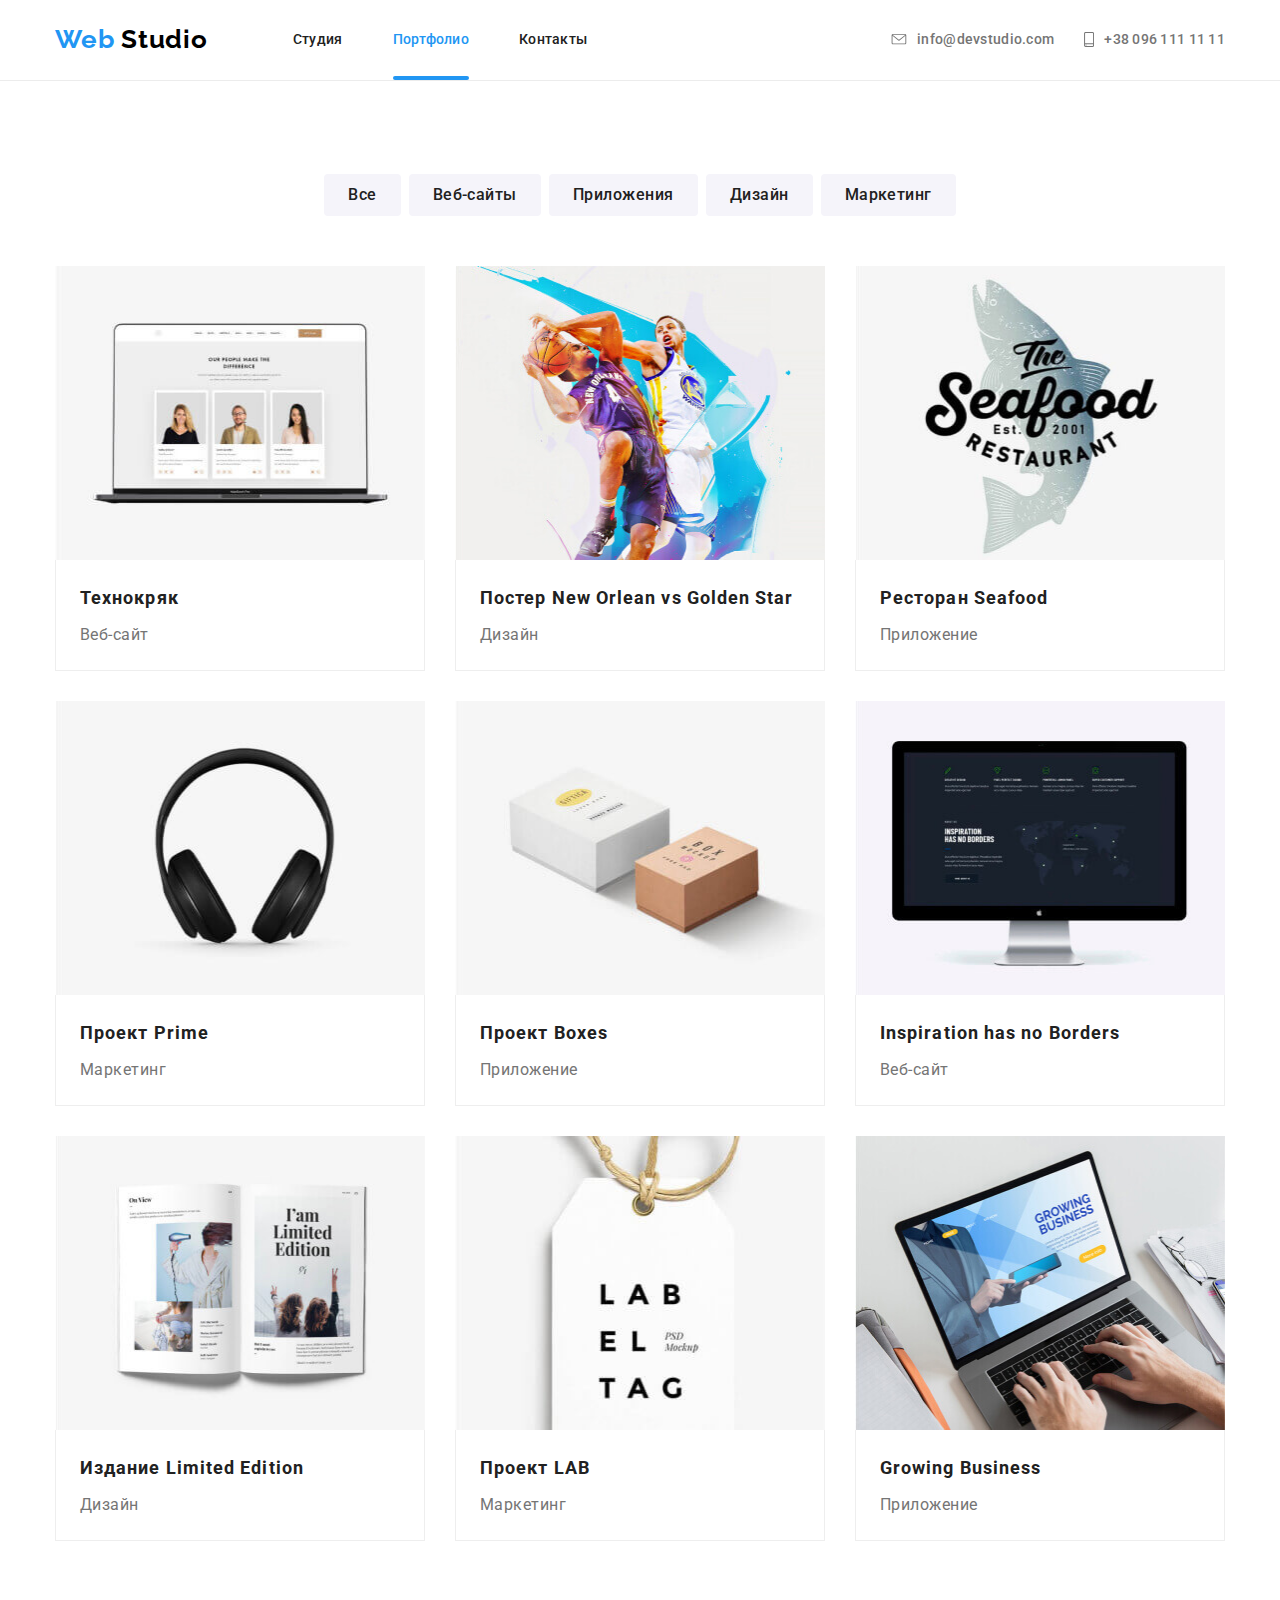
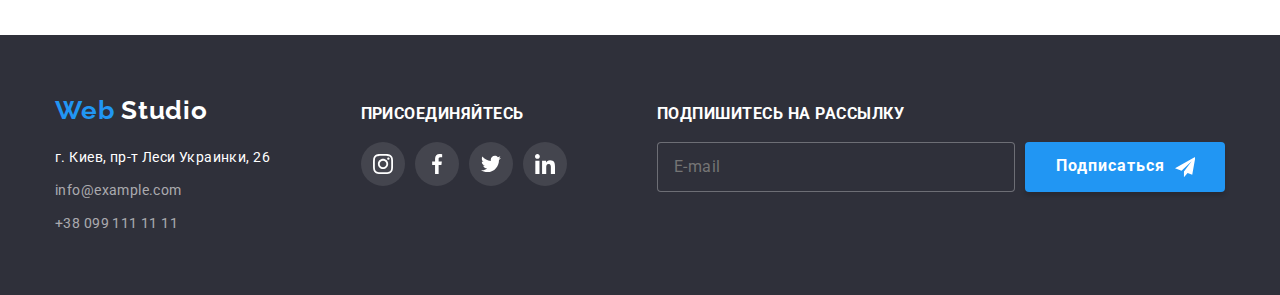
==== portfolio.html @ 57c94443 "Add files via upload" ====
<!DOCTYPE html>
<html lang="ru">
  <head>
    <meta charset="UTF-8" />
    <meta name="viewport" content="width=device-width, initial-scale=1.0" />
    <title>Портфолио</title>
    <link rel="stylesheet" href="./css/normalize.css" />
    <link rel="stylesheet" href="./css/styles.css" />
    <link
      href="https://fonts.googleapis.com/css2?family=Raleway:wght@700&family=Roboto:wght@400;500;700&display=swap"
      rel="stylesheet"
    />
  </head>

  <body>
    <!--Шляпа-->
    <header class="header2">
      <div class="container">
        <nav class="navigation">
          <a class="logo link" href="index.html" lang="en">
            <span class="logo-part">Web</span> Studio</a
          >
          <ul class="navigation-list list">
            <li class="navigation-list-item">
              <a class="navigation-list-link link" href="index.html">Студия</a>
            </li>
            <li class="navigation-list-item">
              <a class="navigation-list-link link current" href="portfolio.html"
                >Портфолио</a
              >
            </li>
            <li class="navigation-list-item">
              <a class="navigation-list-link link" href="">Контакты</a>
            </li>
          </ul>
        </nav>
        <div class="navigation-contacts-container">
          <ul class="navigation-contacts list">
            <li class="navigation-contacts-list">
              <address class="navigation-contacts-adress">
                <a
                  class="navigation-contacts-list-link link"
                  href="mail:info@devstudio.com"
                >
                  <svg class="icon-mail">
                    <use href="./images/sprite.svg#icon-envelope"></use>
                  </svg>
                  info@devstudio.com
                </a>
              </address>
            </li>
            <li class="navigation-contacts-list">
              <address class="navigation-contacts-adress">
                <a
                  class="navigation-contacts-list-link link"
                  href="tel:380961111111"
                >
                  <svg class="icon-phone">
                    <use href="./images/sprite.svg#icon-smartphone"></use>
                  </svg>
                  +38 096 111 11 11</a
                >
              </address>
            </li>
          </ul>
        </div>
      </div>
    </header>
    <main>
      <!--Кнопки-->
      <section class="main-container">
        <div class="container">
          <ul class="btn-list list">
            <li class="btn-list-item">
              <button class="btn-list-item-button">Все</button>
            </li>
            <li class="btn-list-item">
              <button class="btn-list-item-button">
                Веб-сайты
              </button>
            </li>
            <li class="btn-list-item">
              <button class="btn-list-item-button">
                Приложения
              </button>
            </li>
            <li class="btn-list-item">
              <button class="btn-list-item-button">
                Дизайн
              </button>
            </li>
            <li class="btn-list-item">
              <button class="btn-list-item-button">
                Маркетинг
              </button>
            </li>
          </ul>
        </div>
        <!--Работы-->
        <div class="container">
          <h1 hidden>Портфолио</h1>
          <ul class="projects-list list">
            <li class="projects-list-item">
              <a class="projects-list-item-link link" href="">
                <div class="projects-list-item-wrapper">
                  <img
                    class="projects-list-item-img"
                    src="./images/portfolio-page/our-projects/img-1.jpg"
                    alt=""
                    width="370"
                    height="294"
                  />
                  <p class="projects-title-description">
                    Технокряк это современная<br />
                    площадка распространения<br />
                    коронавируса. Компании<br />
                    используют эту платформу для<br />
                    цифрового шпионажа и атак на<br />
                    защищённые сервера конкурентов.
                  </p>
                </div>
                <div class="img-info">
                  <h2 class="projects-title">Технокряк</h2>
                  <p class="projects-title-name">Веб-сайт</p>
                </div>
              </a>
            </li>
            <li class="projects-list-item">
              <a class="projects-list-item-link link" href="">
                <div class="projects-list-item-wrapper">
                  <img
                    class="projects-list-item-img"
                    src="./images/portfolio-page/our-projects/img-2.jpg"
                    alt=""
                    width="370"
                    height="294"
                  />
                  <p class="projects-title-description">
                    Технокряк это современная<br />
                    площадка распространения<br />
                    коронавируса. Компании<br />
                    используют эту платформу для<br />
                    цифрового шпионажа и атак на<br />
                    защищённые сервера конкурентов.
                  </p>
                </div>
                <div class="img-info">
                  <h2 class="projects-title">
                    Постер New Orlean vs Golden Star
                  </h2>
                  <p class="projects-title-name">Дизайн</p>
                </div>
              </a>
            </li>
            <li class="projects-list-item">
              <a class="projects-list-item-link link" href="">
                <div class="projects-list-item-wrapper">
                  <img
                    class="projects-list-item-img"
                    src="./images/portfolio-page/our-projects/img-3.jpg"
                    alt=""
                    width="370"
                    height="294"
                  />
                  <p class="projects-title-description">
                    Технокряк это современная<br />
                    площадка распространения<br />
                    коронавируса. Компании<br />
                    используют эту платформу для<br />
                    цифрового шпионажа и атак на<br />
                    защищённые сервера конкурентов.
                  </p>
                </div>
                <div class="img-info">
                  <h2 class="projects-title">Ресторан Seafood</h2>
                  <p class="projects-title-name">Приложение</p>
                </div>
              </a>
            </li>
            <li class="projects-list-item">
              <a class="projects-list-item-link link" href="">
                <div class="projects-list-item-wrapper">
                  <img
                    class="projects-list-item-img"
                    src="./images/portfolio-page/our-projects/img-4.jpg"
                    alt=""
                    width="370"
                    height="294"
                  />
                  <p class="projects-title-description">
                    Технокряк это современная<br />
                    площадка распространения<br />
                    коронавируса. Компании<br />
                    используют эту платформу для<br />
                    цифрового шпионажа и атак на<br />
                    защищённые сервера конкурентов.
                  </p>
                </div>
                <div class="img-info">
                  <h2 class="projects-title">Проект Prime</h2>
                  <p class="projects-title-name">Маркетинг</p>
                </div>
              </a>
            </li>
            <li class="projects-list-item">
              <a class="projects-list-item-link link" href="">
                <div class="projects-list-item-wrapper">
                  <img
                    class="projects-list-item-img"
                    src="./images/portfolio-page/our-projects/img-5.jpg"
                    alt=""
                    width="370"
                    height="294"
                  />
                  <p class="projects-title-description">
                    Технокряк это современная<br />
                    площадка распространения<br />
                    коронавируса. Компании<br />
                    используют эту платформу для<br />
                    цифрового шпионажа и атак на<br />
                    защищённые сервера конкурентов.
                  </p>
                </div>
                <div class="img-info">
                  <h2 class="projects-title">Проект Boxes</h2>
                  <p class="projects-title-name">Приложение</p>
                </div>
              </a>
            </li>
            <li class="projects-list-item">
              <a class="projects-list-item-link link" href="">
                <div class="projects-list-item-wrapper">
                  <img
                    class="projects-list-item-img"
                    src="./images/portfolio-page/our-projects/img-6.jpg"
                    alt=""
                    width="370"
                    height="294"
                  />
                  <p class="projects-title-description">
                    Технокряк это современная<br />
                    площадка распространения<br />
                    коронавируса. Компании<br />
                    используют эту платформу для<br />
                    цифрового шпионажа и атак на<br />
                    защищённые сервера конкурентов.
                  </p>
                </div>
                <div class="img-info">
                  <h2 class="projects-title">Inspiration has no Borders</h2>
                  <p class="projects-title-name">Веб-сайт</p>
                </div>
              </a>
            </li>
            <li class="projects-list-item">
              <a class="projects-list-item-link link" href="">
                <div class="projects-list-item-wrapper">
                  <img
                    class="projects-list-item-img"
                    src="./images/portfolio-page/our-projects/img-7.jpg"
                    alt=""
                    width="370"
                    height="294"
                  />
                  <p class="projects-title-description">
                    Технокряк это современная<br />
                    площадка распространения<br />
                    коронавируса. Компании<br />
                    используют эту платформу для<br />
                    цифрового шпионажа и атак на<br />
                    защищённые сервера конкурентов.
                  </p>
                </div>
                <div class="img-info">
                  <h2 class="projects-title">Издание Limited Edition</h2>
                  <p class="projects-title-name">Дизайн</p>
                </div>
              </a>
            </li>
            <li class="projects-list-item">
              <a class="projects-list-item-link link" href="">
                <div class="projects-list-item-wrapper">
                  <img
                    class="projects-list-item-img"
                    src="./images/portfolio-page/our-projects/img-8.jpg"
                    alt=""
                    width="370"
                    height="294"
                  />
                  <p class="projects-title-description">
                    Технокряк это современная<br />
                    площадка распространения<br />
                    коронавируса. Компании<br />
                    используют эту платформу для<br />
                    цифрового шпионажа и атак на<br />
                    защищённые сервера конкурентов.
                  </p>
                </div>
                <div class="img-info">
                  <h2 class="projects-title">Проект LAB</h2>
                  <p class="projects-title-name">Маркетинг</p>
                </div>
              </a>
            </li>
            <li class="projects-list-item">
              <a class="projects-list-item-link link" href="">
                <div class="projects-list-item-wrapper">
                  <img
                    class="projects-list-item-img"
                    src="./images/portfolio-page/our-projects/img-9.jpg"
                    alt=""
                    width="370"
                    height="294"
                  />
                  <p class="projects-title-description">
                    Технокряк это современная<br />
                    площадка распространения<br />
                    коронавируса. Компании<br />
                    используют эту платформу для<br />
                    цифрового шпионажа и атак на<br />
                    защищённые сервера конкурентов.
                  </p>
                </div>
                <div class="img-info">
                  <h2 class="projects-title">Growing Business</h2>
                  <p class="projects-title-name">Приложение</p>
                </div>
              </a>
            </li>
          </ul>
        </div>
      </section>
    </main>
    <!--Дно-->
    <footer class="footer">
      <div class="container">
        <div class="footer-part1">
          <a class="logo-footer link" href="index.html" lang="en">
            <span class="logo-part">Web</span>
            <span class="logo-part2">Studio</span>
          </a>
          <ul class="footer-list list">
            <li class="footer-list-item">
              <address class="footer-list-item-adress">
                <a
                  class="footer-list-item-link link"
                  href="https://goo.gl/maps/DpkzdR6np3sJu7Kr6"
                  target="_blank"
                >
                  г. Киев, пр-т Леси Украинки, 26
                </a>
              </address>
            </li>
            <li class="footer-list-item">
              <address class="footer-list-item-adress">
                <a
                  class="footer-list-item-link2 link"
                  href="mail:info@example.com"
                >
                  info@example.com
                </a>
              </address>
            </li>
            <li class="footer-list-item">
              <address class="footer-list-item-adress">
                <a class="footer-list-item-link2 link" href="tel:+380991111111">
                  +38 099 111 11 11
                </a>
              </address>
            </li>
          </ul>
        </div>
        <div class="footer-part2">
          <h3 class="join-in">присоединяйтесь</h3>
          <ul class="join-in-list list">
            <li class="join-in-item">
              <a
                class="join-in-item-link link"
                href=""
                aria-label="ссылка на инстаграм"
              >
                <svg class="social-svg-item">
                  <use href="./images/sprite.svg#icon-instagram"></use>
                </svg>
              </a>
            </li>
            <li class="join-in-item">
              <a
                class="join-in-item-link link"
                href=""
                aria-label="ссылка на фейсбук"
              >
                <svg class="social-svg-item">
                  <use href="./images/sprite.svg#icon-facebook"></use>
                </svg>
              </a>
            </li>
            <li class="join-in-item">
              <a
                class="join-in-item-link link"
                href=""
                aria-label="ссылка на твиттер"
              >
                <svg class="social-svg-item">
                  <use href="./images/sprite.svg#icon-twitter"></use>
                </svg>
              </a>
            </li>
            <li class="join-in-item">
              <a
                class="join-in-item-link link"
                href=""
                aria-label="ссылка на линкедин"
              >
                <svg class="social-svg-item">
                  <use href="./images/sprite.svg#icon-linkedin"></use>
                </svg>
              </a>
            </li>
          </ul>
        </div>
        <div class="footer-part3">
          <h3 class="mail-form">
            Подпишитесь на рассылку
          </h3>
          <form action="#" class="mail-form-field">
            <input
              type="email"
              name="email"
              class="mail-form-input"
              placeholder="E-mail"
            />
            <button type="submit" class="mail-form-btn">
              Подписаться
              <svg class="icon-send">
                <use href="./images/sprite.svg#icon-icon-send"></use>
              </svg>
            </button>
          </form>
        </div>
      </div>
    </footer>
  </body>
</html>
---- css/styles.css ----
:root {
  --main-font: "Roboto", sans-serif;
  --secondary-font: "Raleway", sans-serif;
  --main-color-text: #757575;
  --secondary-color-text: #212121;
  --third-color-text: #ffffff;
  --accent-color: #2196f3;
  --background-color: #ffffff;
  --background-secondary-color: #f5f4fa;
  --background-footer-color: #2f303a;
  --color-icons: #afb1b8;
}
body {
  background-color: var(--background-color);
  font-style: normal;
  font-family: var(--main-font);
  font-size: 14px;
  color: var(--secondary-color-text);
}

/*index.html*/

html {
  box-sizing: border-box;
}
*,
*::before,
*::after {
  box-sizing: inherit;
}
.link {
  text-decoration: none;
  display: block;
}
.list {
  list-style: none;
  padding: 0px;
  margin: 0px;
}

h1,
h2,
h3,
h4,
h5,
h6 {
  margin-top: 0;
  margin-bottom: 0;
}
p {
  margin: 0px;
}

/*Header*/

.header > .container,
.navigation,
.navigation-list {
  display: flex;
  align-items: center;
  justify-content: space-between;
}
.container {
  width: 1200px;
  padding-left: 15px;
  padding-right: 15px;
  margin-left: auto;
  margin-right: auto;
}
.navigation-list {
  padding-left: 0px;
}
.navigation-list-item:not(:last-child) {
  margin-right: 50px;
}
.navigation-contacts {
  display: flex;
  align-items: center;
  padding-left: 0px;
}
.navigation-contacts-list:not(:last-child) {
  margin-right: 30px;
}
.logo {
  font-family: var(--secondary-font);
  font-weight: 700;
  font-size: 26px;
  line-height: 1.19;
  letter-spacing: 0.03em;
  color: #000000;
  margin-right: 85px;
  padding-top: 24px;
  padding-bottom: 25px;
}
.logo-part {
  color: var(--accent-color);
}
.navigation-list-link,
.navigation-contacts-list-link {
  font-family: var(--main-font);
  font-style: normal;
  font-weight: 500;
  font-size: 14px;
  line-height: 1.4px;
  letter-spacing: 0.02em;
  text-decoration: none;
  padding-top: 32px;
  padding-bottom: 32px;
  transition: color 250ms cubic-bezier(0.4, 0, 0.2, 1);
}
.navigation-list-link {
  color: var(--secondary-color-text);
  position: relative;
}
.navigation-list-link.current {
  color: var(--accent-color);
}
.current::after {
  position: absolute;
  content: "";
  display: block;
  margin-top: 35px;
  width: 100%;
  height: 4px;
  background-color: var(--accent-color);
  border-radius: 2px;
}
.navigation-contacts-list-link {
  display: flex;
  align-items: center;
  color: var(--main-color-text);
}
.navigation-list-link:hover,
.navigation-list-link:focus,
.navigation-contacts-list-link:hover,
.navigation-contacts-list-link:focus {
  color: var(--accent-color);
}

.icon-phone:hover,
.icon-phone:focus,
.icon-mail:hover,
.icon-mail:focus {
  fill: var(--accent-color);
}
.icon-phone {
  fill: currentColor;
  margin-right: 10px;
  width: 10px;
  height: 15px;
}
.icon-mail {
  fill: currentColor;
  margin-right: 10px;
  width: 16px;
  height: 11px;
}

/*Hero Section*/

.hero {
  background-image: linear-gradient(
      rgba(47, 48, 58, 0.8),
      rgba(47, 48, 58, 0.8)
    ),
    url(../images/main-page/hero/hero-img.jpg);
  background-repeat: no-repeat;
  background-position: center;
  margin-right: auto;
  margin-left: auto;
  padding-top: 200px;
  padding-bottom: 200px;
  text-align: center;
}
.hero-title {
  margin-bottom: 30px;
  font-family: var(--main-font);
  font-weight: 900;
  font-size: 44px;
  line-height: 1.36;
  text-align: center;
  letter-spacing: 0.06em;
  text-transform: uppercase;
  color: var(--third-color-text);
}
.modal-btn {
  padding-top: 10px;
  padding-right: 32px;
  padding-bottom: 10px;
  padding-left: 32px;
  font-family: var(--main-font);
  font-weight: 700;
  font-size: 16px;
  line-height: 1.87;
  text-align: center;
  letter-spacing: 0.06em;
  color: var(--third-color-text);
  background-color: var(--accent-color);
  border-radius: 4px;
  cursor: pointer;
  border-color: transparent;
  box-shadow: 0px 4px 4px rgba(0, 0, 0, 0.15);
  transition: background-color 250ms cubic-bezier(0.4, 0, 0.2, 1);
}
.modal-btn:hover,
.modal-btn:focus {
  background-color: #188ce8;
}

/*About us*/

.about-us {
  padding-top: 94px;
}

.container {
  width: 1200px;
  padding-left: 15px;
  padding-right: 15px;
  margin-left: auto;
  margin-right: auto;
}
.about-us-list {
  display: flex;
}
.about-us-list-item:not(:last-child) {
  margin-right: 30px;
}
.about-us-list-item-img {
  display: block;
  padding-top: 25px;
  padding-right: 100px;
  padding-bottom: 25px;
  padding-left: 100px;
  margin-bottom: 30px;
  width: 270px;
  height: 120px;
  background-color: var(--background-secondary-color);
}
.about-us-title {
  margin-bottom: 10px;
  font-weight: 700;
  font-size: 14px;
  line-height: 1.14;
  letter-spacing: 0.03em;
  text-transform: uppercase;
  color: var(--secondary-color-text);
}
.description {
  font-weight: 400;
  font-size: 14px;
  line-height: 1.71;
  letter-spacing: 0.03em;
  color: var(--main-color-text);
}
.box {
  margin-bottom: 30px;
  background-color: var(--background-secondary-color);
  padding-top: 25px;
  padding-right: 100px;
  padding-bottom: 25px;
  padding-left: 100px;
  width: 270px;
  height: 120px;
}
.icon-img {
  height: 70px;
  width: 70px;
}

/*what we do*/

.what-we-do {
  text-align: center;
  padding-top: 94px;
  padding-bottom: 94px;
}
.what-we-do-list {
  display: flex;
}
.what-we-do-list-item:not(:last-child) {
  margin-right: 30px;
}
.what-we-do-list-item {
  position: relative;
}
.what-we-do-list-item-img {
  display: block;
}
.heading-title {
  margin-bottom: 50px;
  font-weight: 700;
  font-size: 36px;
  line-height: 1.17;
  text-align: center;
  letter-spacing: 0.03em;
  color: var(--secondary-color-text);
}
.what-we-do-description {
  bottom: 0;
  left: 0;
  padding-top: 27px;
  padding-bottom: 27px;
  width: 370px;
  height: 70px;
  position: absolute;
  font-weight: 700;
  font-size: 14px;
  line-height: 1.14;
  text-align: center;
  letter-spacing: 0.03em;
  text-transform: uppercase;
  color: var(--third-color-text);
  background-color: rgba(47, 48, 58, 0.5);
}

/*Team*/

.team {
  padding-top: 94px;
  padding-bottom: 94px;
  text-align: center;
  background-color: var(--background-secondary-color);
}
.team-list-teamate-img {
  display: block;
  margin-bottom: 30px;
}
.team-list-social {
  display: flex;
  padding-right: 32px;
  padding-bottom: 24px;
  padding-left: 32px;
}
.team-list-social-item:not(:last-child) {
  margin-right: 10px;
}
.team-list {
  display: flex;
  justify-content: space-between;
}
.team-list-item {
  margin-right: 30px;
  background-color: var(--background-color);
  box-shadow: 0px 2px 1px rgba(0, 0, 0, 0.2), 0px 1px 1px rgba(0, 0, 0, 0.14),
    0px 1px 3px rgba(0, 0, 0, 0.12);
  border-radius: 0px 0px 4px 4px;
}
.teamate-name {
  margin-bottom: 10px;
  font-weight: 500;
  font-size: 16px;
  line-height: 1.19;
  text-align: center;
  letter-spacing: 0.03em;
  color: var(--secondary-color-text);
}
.teamate-position {
  margin-bottom: 16px;
  font-weight: 400;
  font-size: 16px;
  line-height: 1.19;
  text-align: center;
  letter-spacing: 0.03em;
  color: var(--main-color-text);
}
.team-list-social-item-link {
  display: flex;
  align-items: center;
  padding-top: 12px;
  padding-right: 12px;
  padding-bottom: 12px;
  padding-left: 12px;
  color: var(--color-icons);
  transition: 250ms cubic-bezier(0.4, 0, 0.2, 1);
  transition-property: background-color, color, box-shadow;
}
.team-list-social-item-link:hover,
.team-list-social-item-link:focus {
  background-color: var(--accent-color);
  border-radius: 50%;
  color: #ffffff;
}

.social-svg-item {
  fill: currentColor;
  width: 20px;
  height: 20px;
}
/*Clients*/

.ourclients {
  padding-top: 94px;
  padding-bottom: 94px;
  text-align: center;
}
.clients-list {
  display: flex;
}
.clients-list-item:not(:last-child) {
  display: flex;
  justify-content: space-between;
  margin-right: 30px;
}
.clients-list-item-link {
  display: flex;
  justify-content: center;
  align-items: center;
  border: 1px solid #afb1b8;
  border-radius: 4px;
  width: 170px;
  height: 90px;
  color: var(--color-icons);
  transition: border-color 250ms cubic-bezier(0.4, 0, 0.2, 1);
}
.clients-list-item-link:hover,
.clients-list-item-link:focus {
  background-color: var(--third-color-text);
  color: var(--accent-color);
  border-color: var(--accent-color);
}
.clients-svg-item1 {
  fill: currentColor;
  width: 44px;
  height: 49px;
  transition: color 250ms cubic-bezier(0.4, 0, 0.2, 1);
}
.clients-svg-item2 {
  fill: currentColor;
  width: 40px;
  height: 52px;
  transition: color 250ms cubic-bezier(0.4, 0, 0.2, 1);
}
.clients-svg-item3 {
  fill: currentColor;
  width: 41px;
  height: 43px;
  transition: color 250ms cubic-bezier(0.4, 0, 0.2, 1);
}
.clients-svg-item4 {
  fill: currentColor;
  width: 80px;
  height: 42px;
  transition: color 250ms cubic-bezier(0.4, 0, 0.2, 1);
}
.clients-svg-item5 {
  fill: currentColor;
  width: 59px;
  height: 47px;
  transition: color 250ms cubic-bezier(0.4, 0, 0.2, 1);
}
.clients-svg-item6 {
  fill: currentColor;
  width: 88px;
  height: 45px;
  transition: color 250ms cubic-bezier(0.4, 0, 0.2, 1);
}

/*Footer*/

.footer {
  background-color: var(--background-footer-color);
}
.footer > .container {
  display: flex;
  justify-content: space-between;
  align-items: baseline;
}
.logo-footer {
  font-family: var(--secondary-font);
  font-weight: 700;
  font-size: 26px;
  line-height: 1.19;
  letter-spacing: 0.03em;
  color: #000000;
  padding-top: 60px;
  padding-bottom: 20px;
}
.logo-part2 {
  color: var(--third-color-text);
}
.footer-list-item-link {
  font-style: normal;
  font-weight: 400;
  font-size: 14px;
  line-height: 1.71;
  letter-spacing: 0.03em;
  color: var(--third-color-text);
  text-decoration: none;
}
.footer-list-item-link2 {
  font-style: normal;
  font-weight: 400;
  font-size: 14px;
  line-height: 24px;
  letter-spacing: 0.03em;
  color: rgba(255, 255, 255, 0.6);
}
.join-in-item-link {
  display: flex;
  align-items: center;
  padding-top: 12px;
  padding-right: 12px;
  padding-bottom: 12px;
  padding-left: 12px;
  color: var(--background-color);
  background-color: rgba(255, 255, 255, 0.1);
  border-radius: 50%;
  transition: background-color 250ms cubic-bezier(0.4, 0, 0.2, 1);
}
.join-in-item-link:hover,
.join-in-item-link:focus {
  background-color: var(--accent-color);
  color: var(--third-color-text);
  border-radius: 50%;
}
.join-in {
  color: var(--background-color);
  margin-bottom: 20px;
  line-height: 16px;
  letter-spacing: 0.03em;
  text-transform: uppercase;
}
.mail-form {
  color: var(--background-color);
  margin-bottom: 20px;
  line-height: 16px;
  letter-spacing: 0.03em;
  text-transform: uppercase;
}
.footer-list {
  padding-bottom: 60px;
}
.footer-list-item:not(:last-child) {
  margin-bottom: 9px;
}
.join-in-list {
  display: flex;
}
.join-in-item:not(:last-child) {
  margin-right: 10px;
}
.mail-form-input {
  font-family: var(--main-font);
  font-size: 16px;
  letter-spacing: 0.03em;
  padding-top: 15px;
  padding-right: 16px;
  padding-bottom: 15px;
  padding-left: 16px;
  color: rgba(255, 255, 255, 0.6);
  width: 358px;
  height: 50px;
  border: 1px solid rgba(255, 255, 255, 0.3);
  border-radius: 4px;
  background-color: var(--background-footer-color);
}
.mail-form-field {
  display: flex;
}
.mail-form-btn {
  padding: 0px;
}
.mail-form-btn {
  font-style: normal;
  font-weight: 700;
  font-size: 16px;
  letter-spacing: 0.06em;
  text-align: center;
}
.mail-form-btn {
  font-family: var(--main-font);
  color: var(--third-color-text);
  background-color: var(--accent-color);
  margin-left: 10px;
  padding-top: 10px;
  padding-right: 28px;
  padding-bottom: 10px;
  padding-left: 29px;
  display: inline-flex;
  align-items: center;
  width: 200px;
  height: 50px;
  border-radius: 4px;
  border-color: transparent;
  box-shadow: 0px 4px 4px rgba(0, 0, 0, 0.15);
  cursor: pointer;
}
.icon-send {
  margin-left: 10px;
  width: 24px;
  height: 24px;
}
/*portfolio.html*/

.header2 > .container {
  display: flex;
  align-items: center;
  justify-content: space-between;
}
.header2 {
  border-bottom: 1px solid #ececec;
}
.main-container {
  padding-top: 93px;
  padding-bottom: 94px;
}
.btn-list {
  display: flex;
  justify-content: center;
  margin-bottom: 50px;
}
.btn-list-item:not(:last-child) {
  margin-right: 8px;
}
.btn-list-item-button {
  padding-top: 6px;
  padding-right: 22px;
  padding-bottom: 6px;
  padding-left: 22px;
  font-weight: 500;
  font-size: 16px;
  line-height: 1.62;
  text-align: center;
  letter-spacing: 0.03em;
  color: var(--secondary-color-text);
  background-color: var(--background-secondary-color);
  border-color: transparent;
  border-radius: 4px;
  cursor: pointer;
  transition: 250ms cubic-bezier(0.4, 0, 0.2, 1);
  transition-property: background-color, color, box-shadow;
}
.btn-list-item-button:hover,
.btn-list-item-button:focus {
  background-color: var(--accent-color);
  color: var(--background-color);
  box-shadow: 0px 2px 2px rgba(0, 0, 0, 0.12), 0px 1px 2px rgba(0, 0, 0, 0.08),
    0px 3px 1px rgba(0, 0, 0, 0.1);
}
.projects-title {
  margin-bottom: 4px;
  font-weight: 700;
  font-size: 18px;
  line-height: 2;
  letter-spacing: 0.06em;
  color: var(--secondary-color-text);
}
.projects-title-name {
  margin: 0px;
  font-weight: 400;
  font-size: 16px;
  line-height: 1.87;
  letter-spacing: 0.03em;
  color: var(--main-color-text);
}
.projects-list-item-img {
  display: block;
}
.projects-list-item-wrapper {
  position: relative;
  overflow: hidden;
}
.projects-title-description {
  position: absolute;
  top: 0;
  left: 0;
  transform: translateY(100%);
  opacity: 0;
  padding-top: 63px;
  padding-right: 24px;
  padding-bottom: 63px;
  padding-left: 24px;
  width: 100%;
  height: 100%;
  background-color: rgba(33, 150, 243, 0.9);
  margin: 0px;
  font-weight: 400;
  font-size: 18px;
  line-height: 1.55;
  letter-spacing: 0.03em;
  color: var(--third-color-text);
  transition: transform 250ms cubic-bezier(0.4, 0, 0.2, 1),
    opacity 250ms cubic-bezier(0.4, 0, 0.2, 1);
}
.projects-list {
  display: flex;
  flex-wrap: wrap;
}
.projects-list-item {
  margin-right: 30px;
  margin-bottom: 30px;
  transition: box-shadow 250ms cubic-bezier(0.4, 0, 0.2, 1);
}
.projects-list-item:hover,
.projects-list-item:focus {
  box-shadow: 1px 4px 6px rgba(0, 0, 0, 0.16), 0px 4px 4px rgba(0, 0, 0, 0.06),
    0px 1px 1px rgba(0, 0, 0, 0.12);
}
.projects-list-item-link {
  display: block;
}
.projects-list-item-link:hover .projects-title-description,
.projects-list-item-link:focus .projects-title-description {
  opacity: 1;
  transform: translateY(0);
}
.projects-list-item:nth-child(3n) {
  margin-right: 0px;
}
.projects-list-item:nth-last-child(-n + 3) {
  margin-bottom: 0px;
}
.img-info {
  padding-top: 20px;
  padding-right: 24px;
  padding-bottom: 20px;
  padding-left: 24px;
  border-right: 1px solid #eeeeee;
  border-bottom: 1px solid #eeeeee;
  border-left: 1px solid #eeeeee;
}

/*Модальное окно*/

.form-on-backdrop {
  position: fixed;
  left: 0;
  top: 0;
  height: 100%;
  width: 100%;
  background-color: rgba(0, 0, 0, 0.5);
  z-index: 100;
  display: flex;
  justify-content: center;
  align-items: center;
}
.modal-form {
  position: relative;
  padding: 40px;
  width: 528px;
  height: 581px;
  display: flex;
  flex-direction: column;
  background-color: var(--background-color);
  align-items: center;
}
.modal-label-textarea {
  position: relative;
  margin-bottom: 20px;
  transition: transform 250ms cubic-bezier(0.4, 0, 0.2, 1);
}
.modal-form-text {
  padding-top: 12px;
  padding-right: 16px;
  padding-bottom: 12px;
  padding-left: 16px;
  width: 448px;
  height: 120px;
  resize: none;
}
.modal-span-text {
  position: absolute;
  top: 12px;
  left: 16px;
  color: var(--main-color-text); /*
  transform: translateY(0%, -50%);*/
  transition: transform 250ms cubic-bezier(0.4, 0, 0.2, 1);
}
.modal-label-textarea:focus-within > .modal-span-text,
.modal-form-text:not(:placeholder-shown) + .modal-span-text {
  transform: translate(-10px, -35px);
  color: var(--accent-color);
}
.modal-wrapper {
  position: relative;
  margin-bottom: 28px;
}
.modal-label {
  position: absolute;
  left: 42px;
  color: var(--main-color-text);
  top: 50%;
  transform: translate(0%, -50%);
  transition: transform 250ms cubic-bezier(0.4, 0, 0.2, 1);
}
.icon-form {
  position: absolute;
  display: inline-block;
  width: 18px;
  height: 18px;
  top: 50%;
  left: 16px;
  transform: translateY(-50%);
}
.modal-form-title {
  padding-top: 11px;
  padding-right: 16px;
  padding-bottom: 11px;
  padding-left: 42px;
  width: 448px;
  height: 40px;
}
.modal-form-title,
.modal-form-text {
  display: block;
  font-family: var(--main-font);
  font-weight: normal;
  font-size: 14px;
  letter-spacing: 0.01em;
  border: 1px solid rgba(33, 33, 33, 0.2);
  border-radius: 4px;
  color: var(--main-color-text);
}
.modal-form-name {
  font-size: 20px;
  font-weight: 700;
  letter-spacing: 0.03em;
  margin-bottom: 30px;
}
.modal-form-title:focus + .modal-label,
.modal-form-title:not(:placeholder-shown) + .modal-label,
.modal-form-title:focus ~ .icon-form-span {
  transform: translate(-25px, -40px);
  color: var(--accent-color);
  fill: var(--accent-color);
}
.modal-form-title ~ .icon-form-span {
  transition: fill 250ms cubic-bezier(0.4, 0, 0.2, 1);
}
.modal-form-title:focus,
.modal-form-text:focus {
  outline: none;
  border-color: var(--accent-color);
}
.modal-form-span {
  font-weight: normal;
  font-size: 14px;
  letter-spacing: 0.03em;
  color: var(--main-color-text);
  margin-left: 7px;
}
.modal-form-span a {
  color: var(--accent-color);
}
.modal-form-label {
  display: flex;
  align-items: center;
  margin-bottom: 30px;
}
.modal-form-my-check {
  display: inline-block;
  width: 16px;
  height: 15px;
  border: solid 2px #000000;
  border-radius: 2px;
}
.icon-check {
  width: 100%;
  height: 100%;
}
.modal-form-check {
  position: absolute;
  width: 1px;
  height: 1px;
  margin: -1px;
  border: 0;
  padding: 0;
  clip: rect(0 0 0 0);
  overflow: hidden;
}
.modal-form-check:checked ~ .modal-form-my-check {
  background-color: var(--accent-color);
  border: transparent;
}
.modal-close-btn {
  display: flex;
  align-items: center;
  position: absolute;
  top: 8px;
  right: 8px;
  border-radius: 50%;
  background-color: transparent;
  border: solid 1px rgba(0, 0, 0, 0.1);
  cursor: pointer;
  padding: 0px;
  width: 30px;
  height: 30px;
  transition: fill 250ms cubic-bezier(0.4, 0, 0.2, 1);
}
.modal-close-btn:hover {
  fill: var(--accent-color);
}
.icon-close {
  margin: auto;
  width: 18px;
  height: 18px;
}
.is-hidden {
  visibility: hidden;
  opacity: 0;
  pointer-events: none;
}
.modal-form-accept {
  width: 200px;
  height: 50px;
  box-shadow: 0px 4px 4px rgba(0, 0, 0, 0.15);
  border-radius: 4px;
  border: transparent;
  cursor: pointer;
  background-color: var(--accent-color);
  font-size: 16px;
  letter-spacing: 0.06em;
  font-weight: 700;
  color: var(--third-color-text);
}
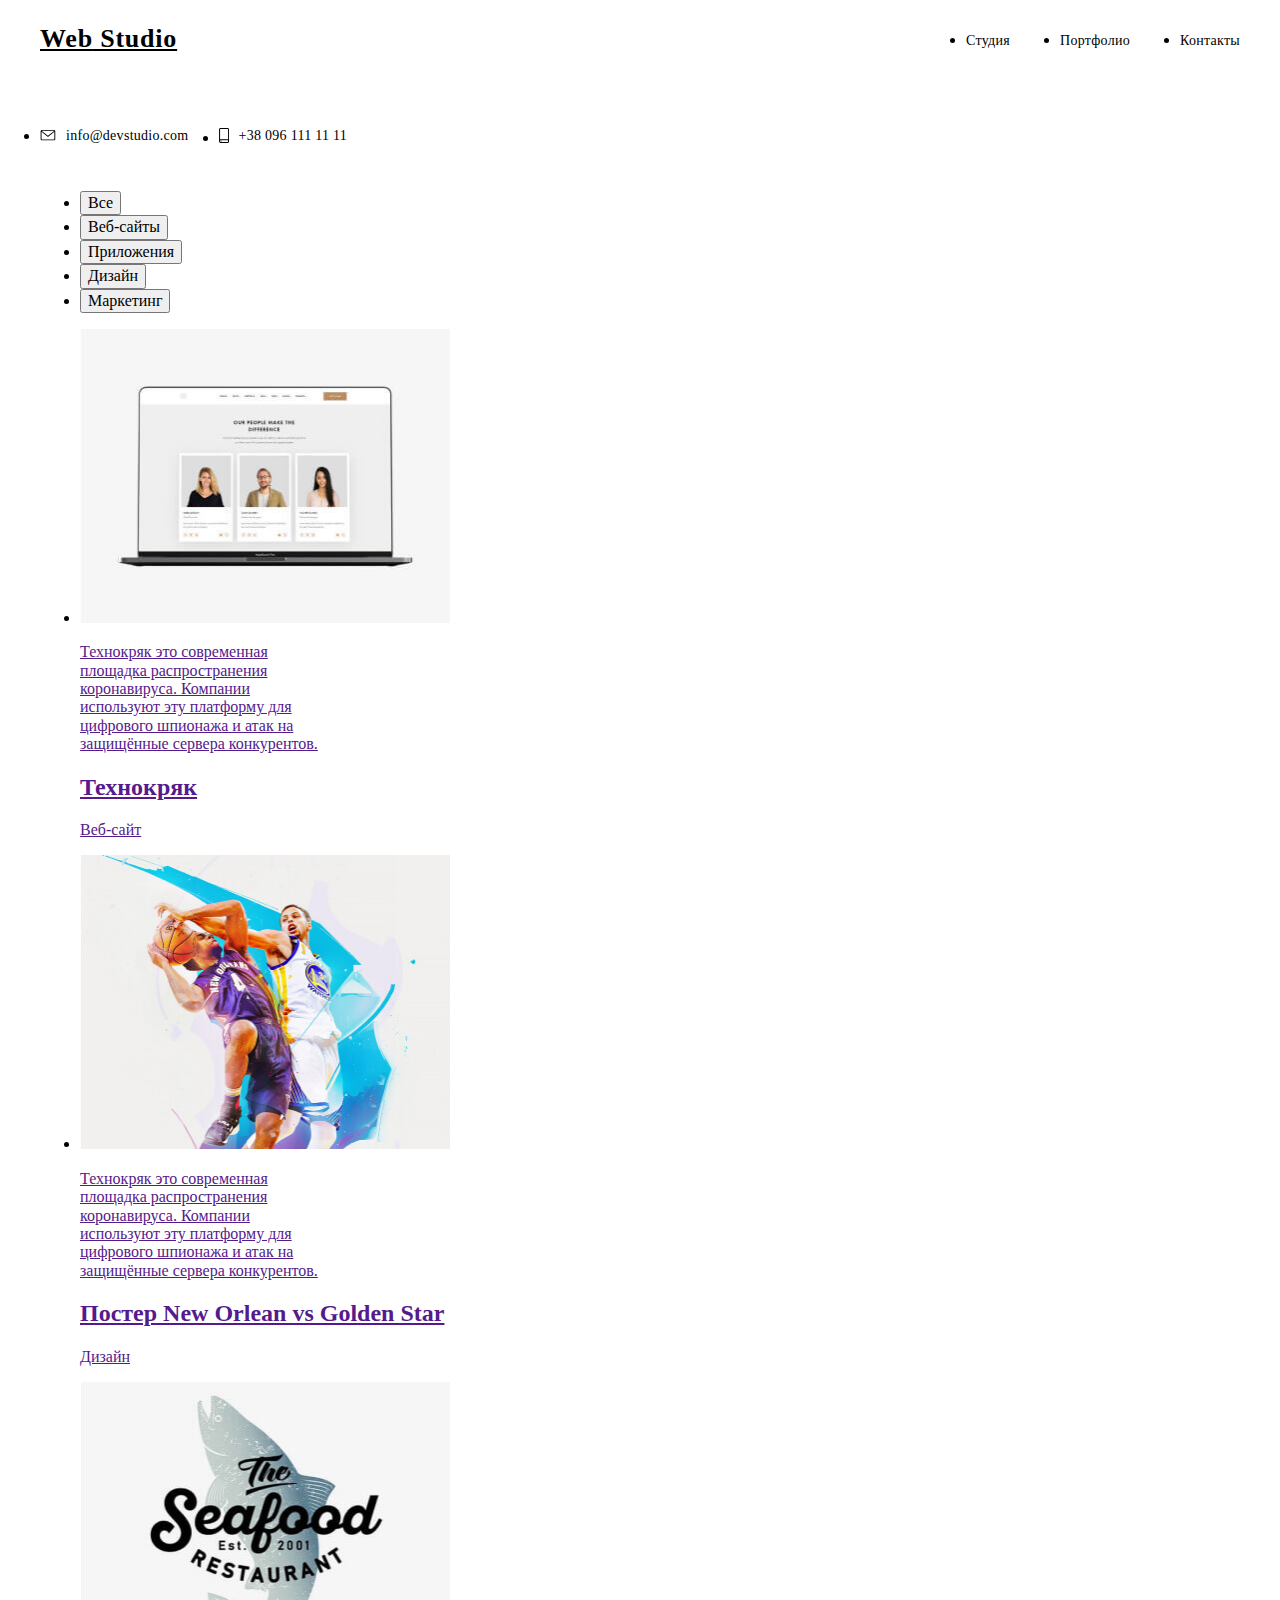
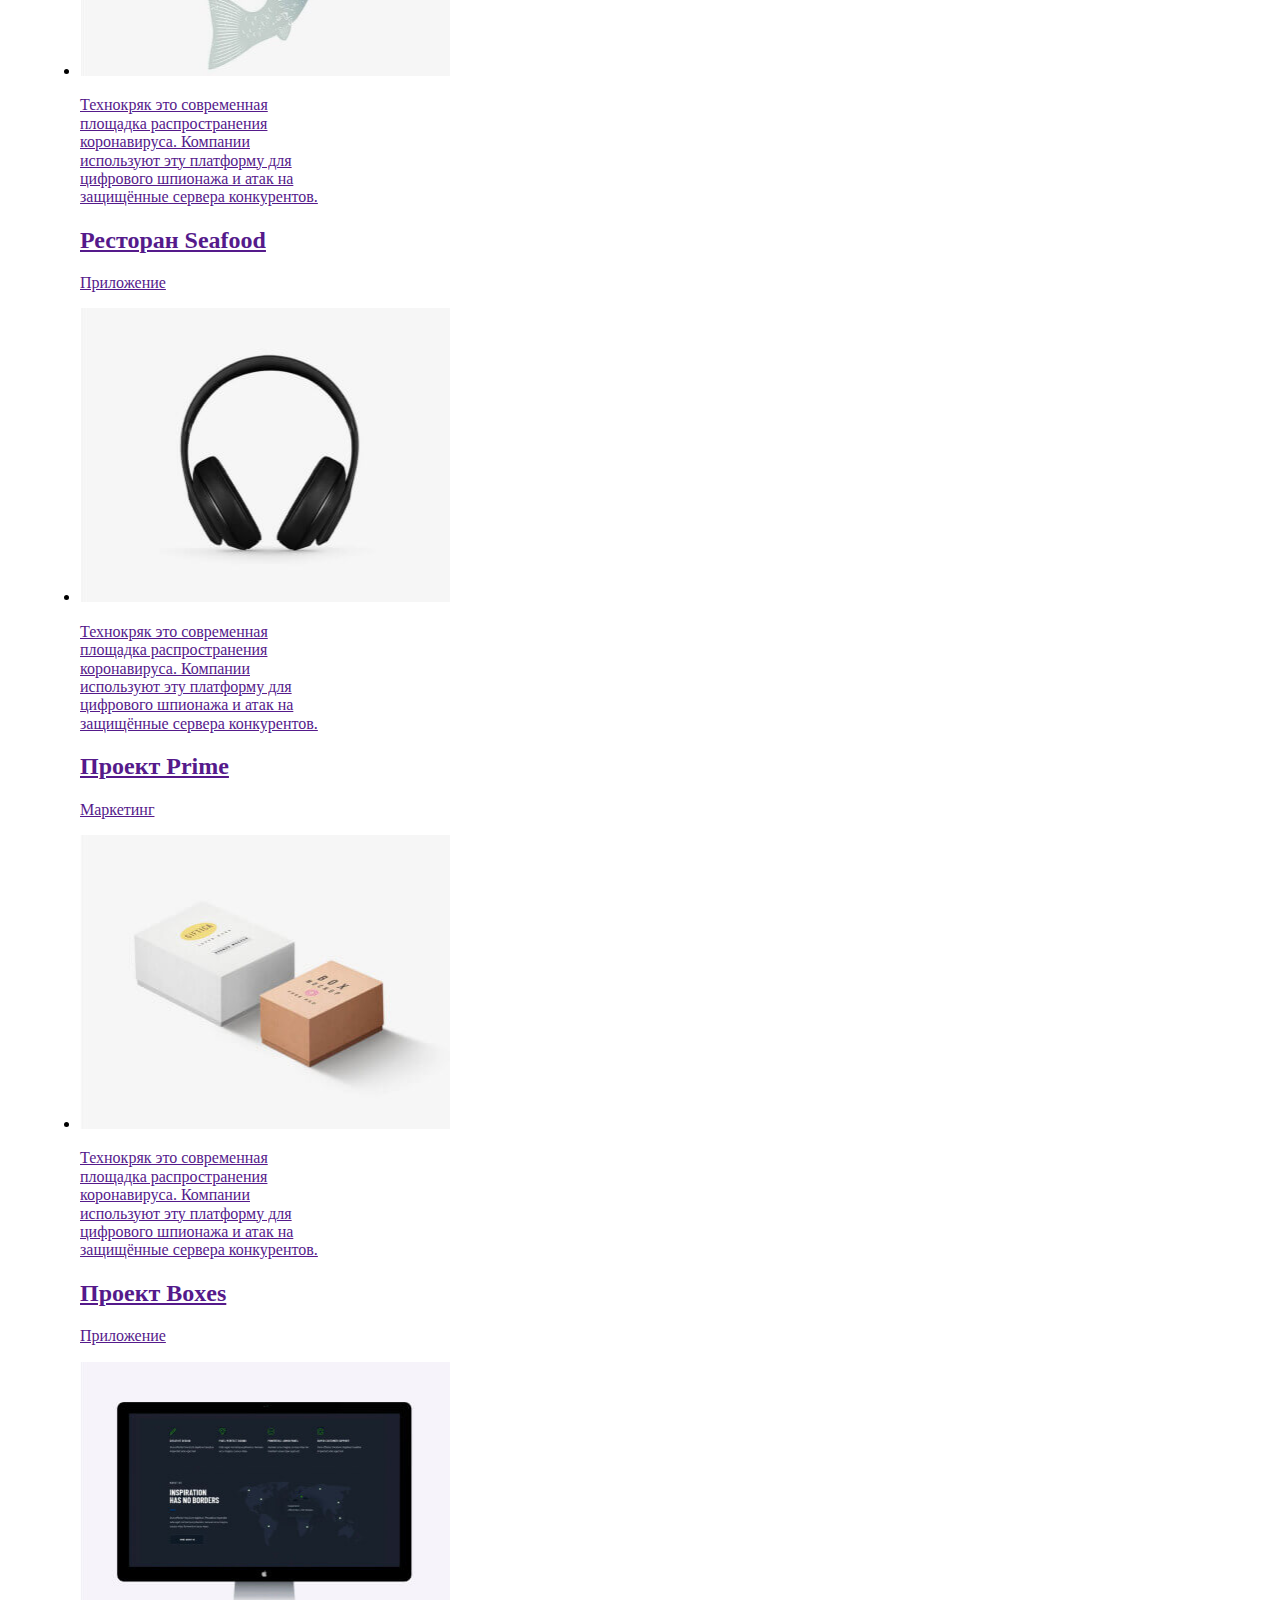
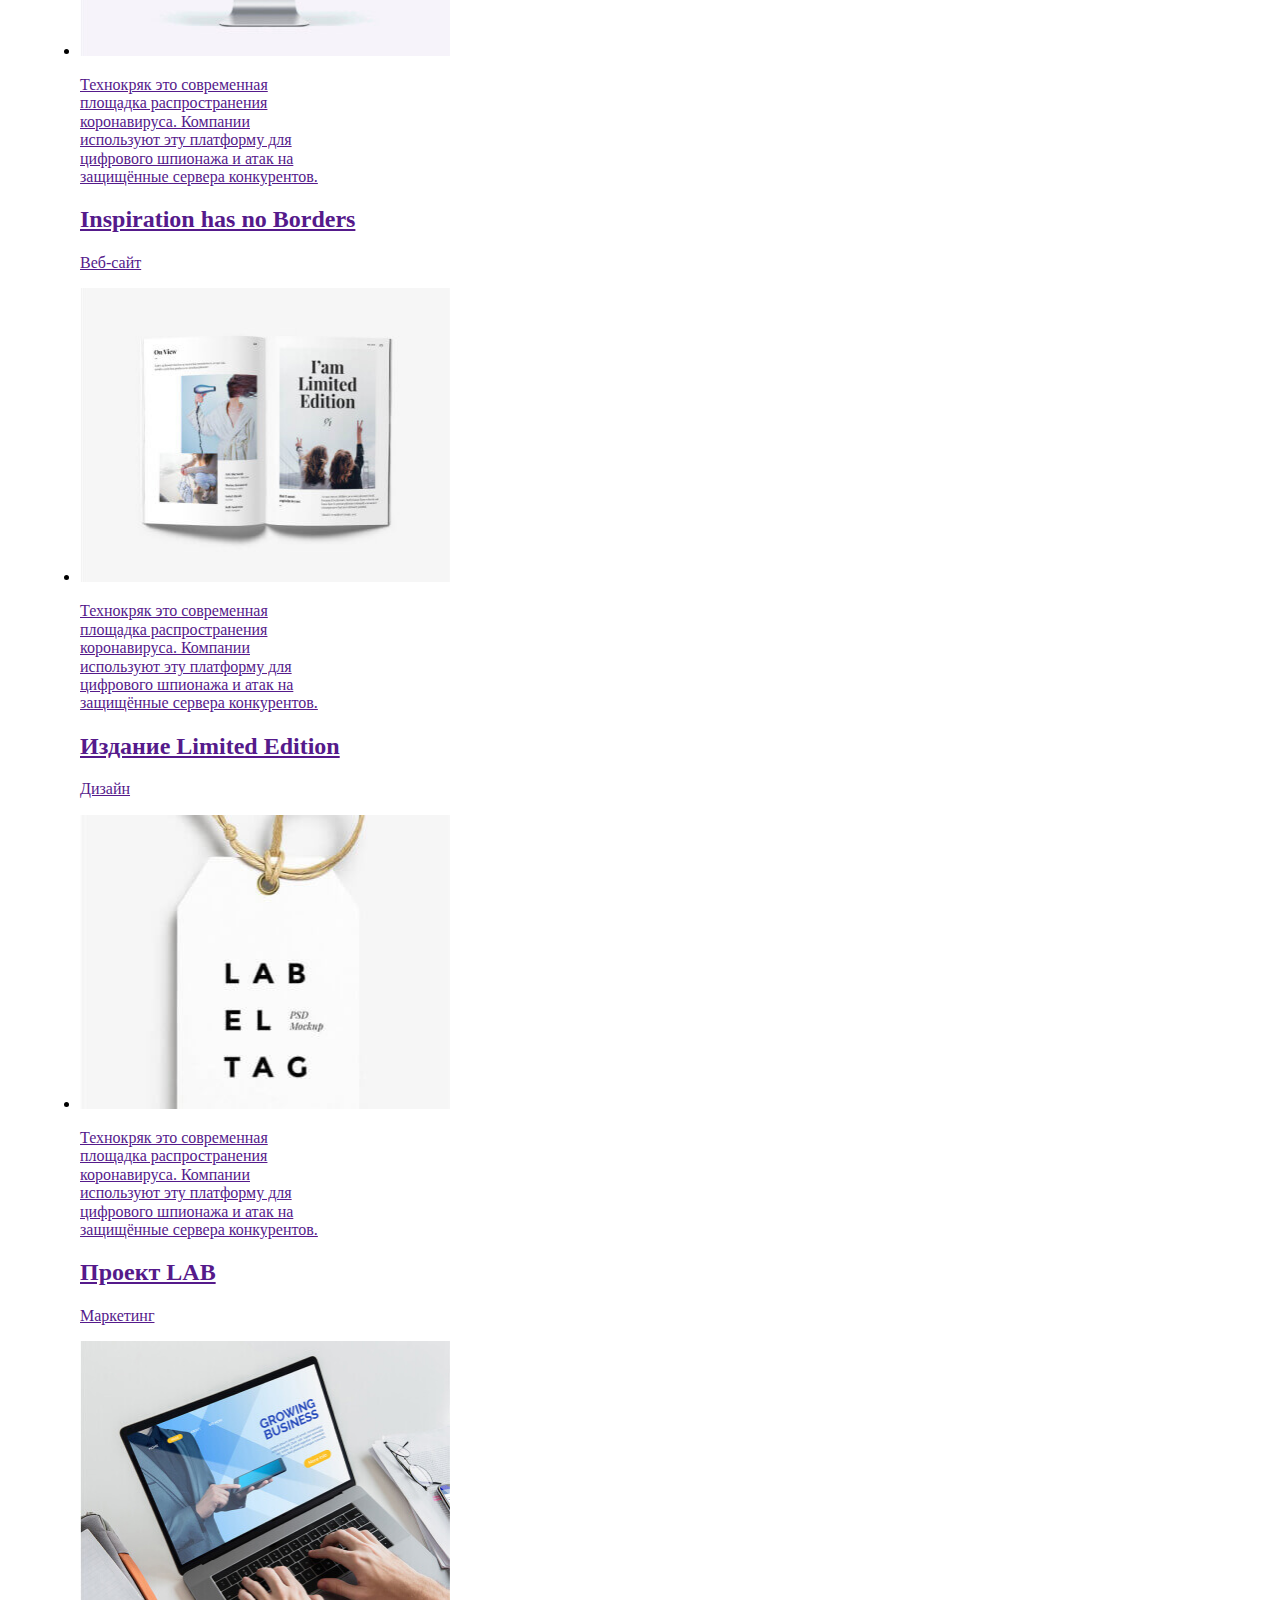
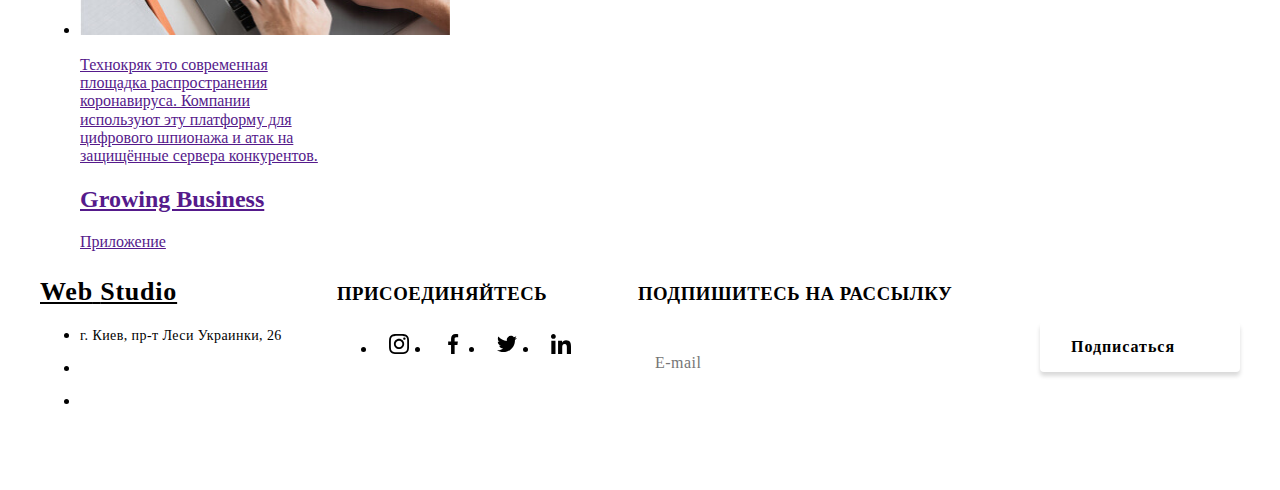
==== commit 4327f4df: "шаг два, порезал" ====
--- a/portfolio.html
+++ b/portfolio.html
@@ -5,7 +5,7 @@
     <meta name="viewport" content="width=device-width, initial-scale=1.0" />
     <title>Портфолио</title>
     <link rel="stylesheet" href="./css/normalize.css" />
-    <link rel="stylesheet" href="./css/styles.css" />
+    <link rel="stylesheet" href="./css/main.min.css" />
     <link
       href="https://fonts.googleapis.com/css2?family=Raleway:wght@700&family=Roboto:wght@400;500;700&display=swap"
       rel="stylesheet"
--- a/css/main.min.css
+++ b/css/main.min.css
@@ -0,0 +1,2 @@
+.header>.container,.navigation,.navigation-list{display:flex;align-items:center;justify-content:space-between}.container{width:1200px;padding-left:15px;padding-right:15px;margin-left:auto;margin-right:auto}.navigation-list{padding-left:0px}.navigation-list-item:not(:last-child){margin-right:50px}.navigation-contacts{display:flex;align-items:center;padding-left:0px}.navigation-contacts-list:not(:last-child){margin-right:30px}.logo{font-family:var(--secondary-font);font-weight:700;font-size:26px;line-height:1.19;letter-spacing:0.03em;color:#000000;margin-right:85px;padding-top:24px;padding-bottom:25px}.logo-part{color:var(--accent-color)}.navigation-list-link,.navigation-contacts-list-link{font-family:var(--main-font);font-style:normal;font-weight:500;font-size:14px;line-height:1.4px;letter-spacing:0.02em;text-decoration:none;padding-top:32px;padding-bottom:32px;transition:color 250ms cubic-bezier(0.4, 0, 0.2, 1)}.navigation-list-link{color:var(--secondary-color-text);position:relative}.navigation-list-link.current{color:var(--accent-color)}.current::after{position:absolute;content:"";display:block;margin-top:35px;width:100%;height:4px;background-color:var(--accent-color);border-radius:2px}.navigation-contacts-list-link{display:flex;align-items:center;color:var(--main-color-text)}.navigation-list-link:hover,.navigation-list-link:focus,.navigation-contacts-list-link:hover,.navigation-contacts-list-link:focus{color:var(--accent-color)}.icon-phone:hover,.icon-phone:focus,.icon-mail:hover,.icon-mail:focus{fill:var(--accent-color)}.icon-phone{fill:currentColor;margin-right:10px;width:10px;height:15px}.icon-mail{fill:currentColor;margin-right:10px;width:16px;height:11px}.hero{background-image:linear-gradient(rgba(47,48,58,0.8), rgba(47,48,58,0.8)),url(../images/main-page/hero/hero-img.jpg);background-repeat:no-repeat;background-position:center;margin-right:auto;margin-left:auto;padding-top:200px;padding-bottom:200px;text-align:center}.hero-title{margin-bottom:30px;font-family:var(--main-font);font-weight:900;font-size:44px;line-height:1.36;text-align:center;letter-spacing:0.06em;text-transform:uppercase;color:var(--third-color-text)}.modal-btn{padding-top:10px;padding-right:32px;padding-bottom:10px;padding-left:32px;font-family:var(--main-font);font-weight:700;font-size:16px;line-height:1.87;text-align:center;letter-spacing:0.06em;color:var(--third-color-text);background-color:var(--accent-color);border-radius:4px;cursor:pointer;border-color:transparent;box-shadow:0px 4px 4px rgba(0,0,0,0.15);transition:background-color 250ms cubic-bezier(0.4, 0, 0.2, 1)}.modal-btn:hover,.modal-btn:focus{background-color:#188ce8}.about-us{padding-top:94px}.container{width:1200px;padding-left:15px;padding-right:15px;margin-left:auto;margin-right:auto}.about-us-list{display:flex}.about-us-list-item:not(:last-child){margin-right:30px}.about-us-list-item-img{display:block;padding-top:25px;padding-right:100px;padding-bottom:25px;padding-left:100px;margin-bottom:30px;width:270px;height:120px;background-color:var(--background-secondary-color)}.about-us-title{margin-bottom:10px;font-weight:700;font-size:14px;line-height:1.14;letter-spacing:0.03em;text-transform:uppercase;color:var(--secondary-color-text)}.description{font-weight:400;font-size:14px;line-height:1.71;letter-spacing:0.03em;color:var(--main-color-text)}.box{margin-bottom:30px;background-color:var(--background-secondary-color);padding-top:25px;padding-right:100px;padding-bottom:25px;padding-left:100px;width:270px;height:120px}.icon-img{height:70px;width:70px}.what-we-do{text-align:center;padding-top:94px;padding-bottom:94px}.what-we-do-list{display:flex}.what-we-do-list-item:not(:last-child){margin-right:30px}.what-we-do-list-item{position:relative}.what-we-do-list-item-img{display:block}.heading-title{margin-bottom:50px;font-weight:700;font-size:36px;line-height:1.17;text-align:center;letter-spacing:0.03em;color:var(--secondary-color-text)}.what-we-do-description{bottom:0;left:0;padding-top:27px;padding-bottom:27px;width:370px;height:70px;position:absolute;font-weight:700;font-size:14px;line-height:1.14;text-align:center;letter-spacing:0.03em;text-transform:uppercase;color:var(--third-color-text);background-color:rgba(47,48,58,0.5)}.team{padding-top:94px;padding-bottom:94px;text-align:center;background-color:var(--background-secondary-color)}.team-list-teamate-img{display:block;margin-bottom:30px}.team-list-social{display:flex;padding-right:32px;padding-bottom:24px;padding-left:32px}.team-list-social-item:not(:last-child){margin-right:10px}.team-list{display:flex;justify-content:space-between}.team-list-item{margin-right:30px;background-color:var(--background-color);box-shadow:0px 2px 1px rgba(0,0,0,0.2),0px 1px 1px rgba(0,0,0,0.14),0px 1px 3px rgba(0,0,0,0.12);border-radius:0px 0px 4px 4px}.teamate-name{margin-bottom:10px;font-weight:500;font-size:16px;line-height:1.19;text-align:center;letter-spacing:0.03em;color:var(--secondary-color-text)}.teamate-position{margin-bottom:16px;font-weight:400;font-size:16px;line-height:1.19;text-align:center;letter-spacing:0.03em;color:var(--main-color-text)}.team-list-social-item-link{display:flex;align-items:center;padding-top:12px;padding-right:12px;padding-bottom:12px;padding-left:12px;color:var(--color-icons);transition:250ms cubic-bezier(0.4, 0, 0.2, 1);transition-property:background-color, color, box-shadow}.team-list-social-item-link:hover,.team-list-social-item-link:focus{background-color:var(--accent-color);border-radius:50%;color:#ffffff}.social-svg-item{fill:currentColor;width:20px;height:20px}.ourclients{padding-top:94px;padding-bottom:94px;text-align:center}.clients-list{display:flex}.clients-list-item:not(:last-child){display:flex;justify-content:space-between;margin-right:30px}.clients-list-item-link{display:flex;justify-content:center;align-items:center;border:1px solid #afb1b8;border-radius:4px;width:170px;height:90px;color:var(--color-icons);transition:border-color 250ms cubic-bezier(0.4, 0, 0.2, 1)}.clients-list-item-link:hover,.clients-list-item-link:focus{background-color:var(--third-color-text);color:var(--accent-color);border-color:var(--accent-color)}.clients-svg-item1{fill:currentColor;width:44px;height:49px;transition:color 250ms cubic-bezier(0.4, 0, 0.2, 1)}.clients-svg-item2{fill:currentColor;width:40px;height:52px;transition:color 250ms cubic-bezier(0.4, 0, 0.2, 1)}.clients-svg-item3{fill:currentColor;width:41px;height:43px;transition:color 250ms cubic-bezier(0.4, 0, 0.2, 1)}.clients-svg-item4{fill:currentColor;width:80px;height:42px;transition:color 250ms cubic-bezier(0.4, 0, 0.2, 1)}.clients-svg-item5{fill:currentColor;width:59px;height:47px;transition:color 250ms cubic-bezier(0.4, 0, 0.2, 1)}.clients-svg-item6{fill:currentColor;width:88px;height:45px;transition:color 250ms cubic-bezier(0.4, 0, 0.2, 1)}.footer{background-color:var(--background-footer-color)}.footer>.container{display:flex;justify-content:space-between;align-items:baseline}.logo-footer{font-family:var(--secondary-font);font-weight:700;font-size:26px;line-height:1.19;letter-spacing:0.03em;color:#000000;padding-top:60px;padding-bottom:20px}.logo-part2{color:var(--third-color-text)}.footer-list-item-link{font-style:normal;font-weight:400;font-size:14px;line-height:1.71;letter-spacing:0.03em;color:var(--third-color-text);text-decoration:none}.footer-list-item-link2{font-style:normal;font-weight:400;font-size:14px;line-height:24px;letter-spacing:0.03em;color:rgba(255,255,255,0.6)}.join-in-item-link{display:flex;align-items:center;padding-top:12px;padding-right:12px;padding-bottom:12px;padding-left:12px;color:var(--background-color);background-color:rgba(255,255,255,0.1);border-radius:50%;transition:background-color 250ms cubic-bezier(0.4, 0, 0.2, 1)}.join-in-item-link:hover,.join-in-item-link:focus{background-color:var(--accent-color);color:var(--third-color-text);border-radius:50%}.join-in{color:var(--background-color);margin-bottom:20px;line-height:16px;letter-spacing:0.03em;text-transform:uppercase}.mail-form{color:var(--background-color);margin-bottom:20px;line-height:16px;letter-spacing:0.03em;text-transform:uppercase}.footer-list{padding-bottom:60px}.footer-list-item:not(:last-child){margin-bottom:9px}.join-in-list{display:flex}.join-in-item:not(:last-child){margin-right:10px}.mail-form-input{font-family:var(--main-font);font-size:16px;letter-spacing:0.03em;padding-top:15px;padding-right:16px;padding-bottom:15px;padding-left:16px;color:rgba(255,255,255,0.6);width:358px;height:50px;border:1px solid rgba(255,255,255,0.3);border-radius:4px;background-color:var(--background-footer-color)}.mail-form-field{display:flex}.mail-form-btn{padding:0px}.mail-form-btn{font-style:normal;font-weight:700;font-size:16px;letter-spacing:0.06em;text-align:center}.mail-form-btn{font-family:var(--main-font);color:var(--third-color-text);background-color:var(--accent-color);margin-left:10px;padding-top:10px;padding-right:28px;padding-bottom:10px;padding-left:29px;display:inline-flex;align-items:center;width:200px;height:50px;border-radius:4px;border-color:transparent;box-shadow:0px 4px 4px rgba(0,0,0,0.15);cursor:pointer}.icon-send{margin-left:10px;width:24px;height:24px}
+/*# sourceMappingURL=main.min.css.map */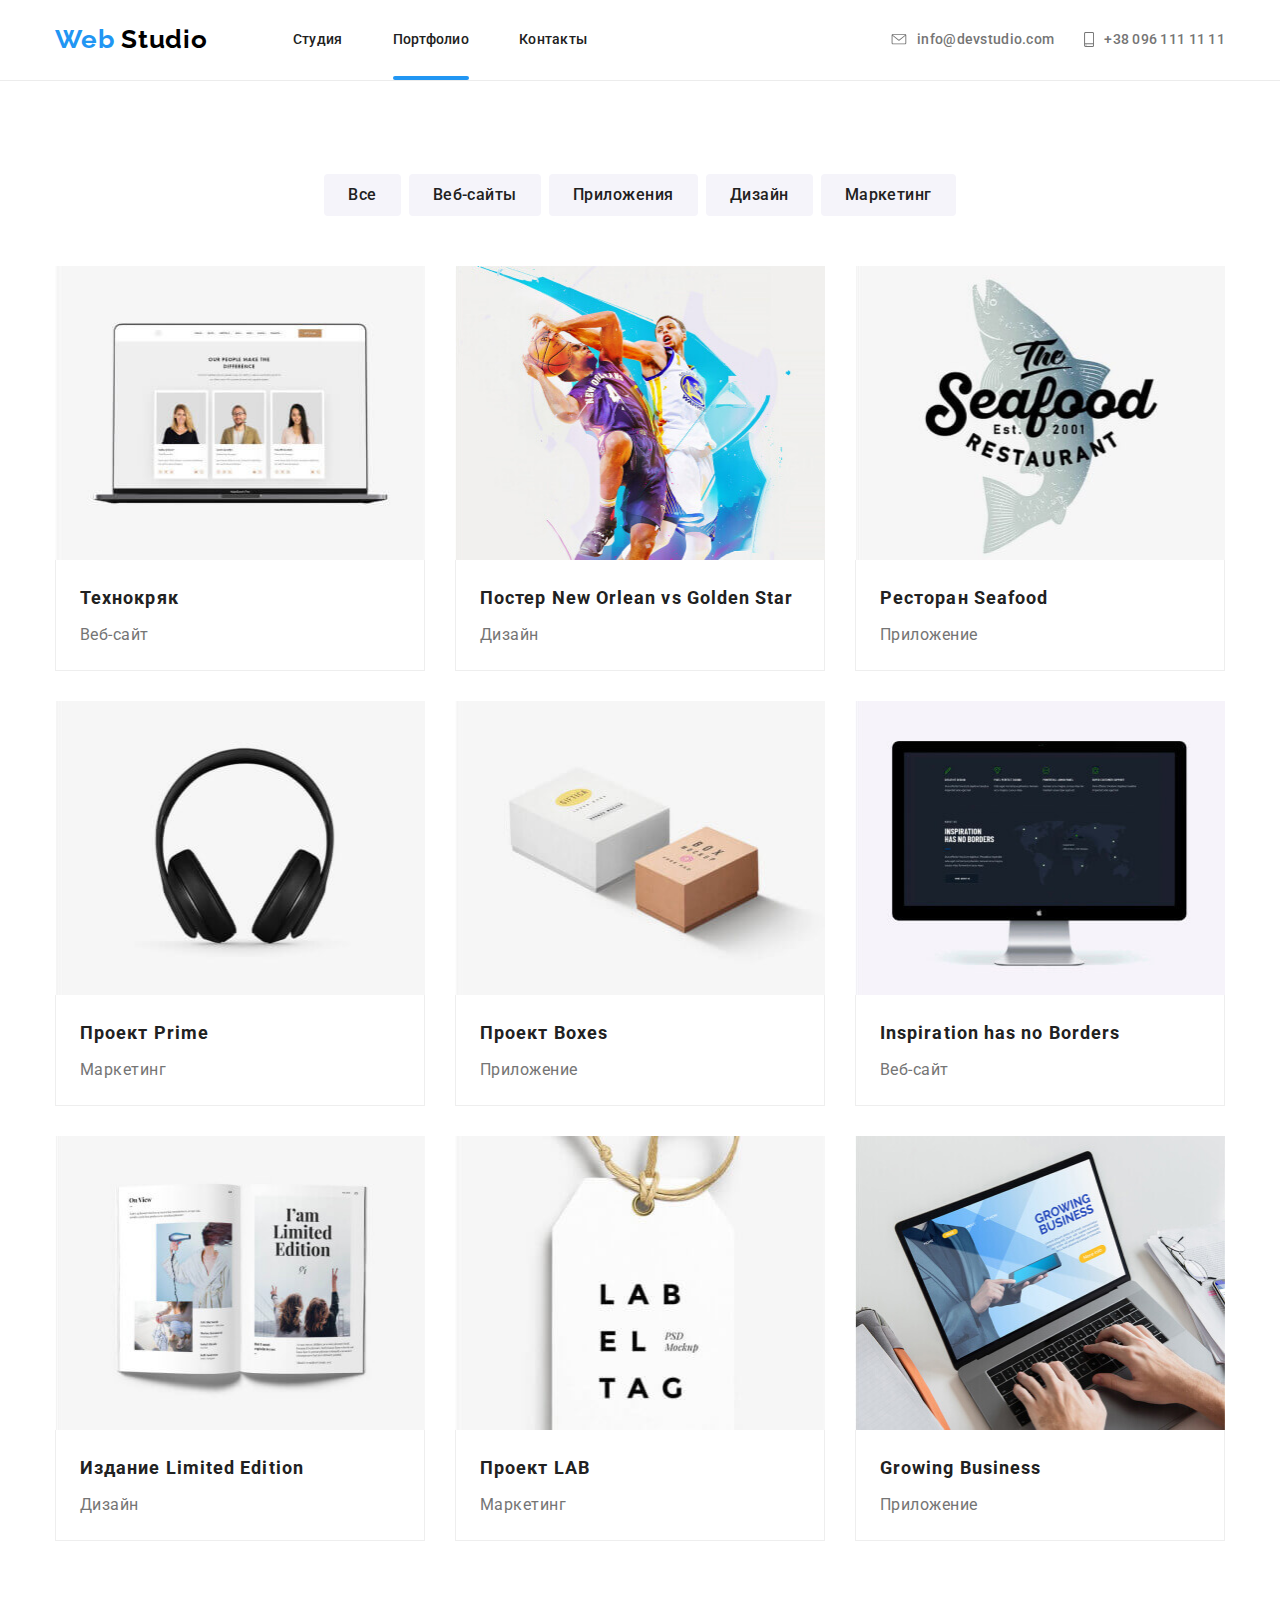
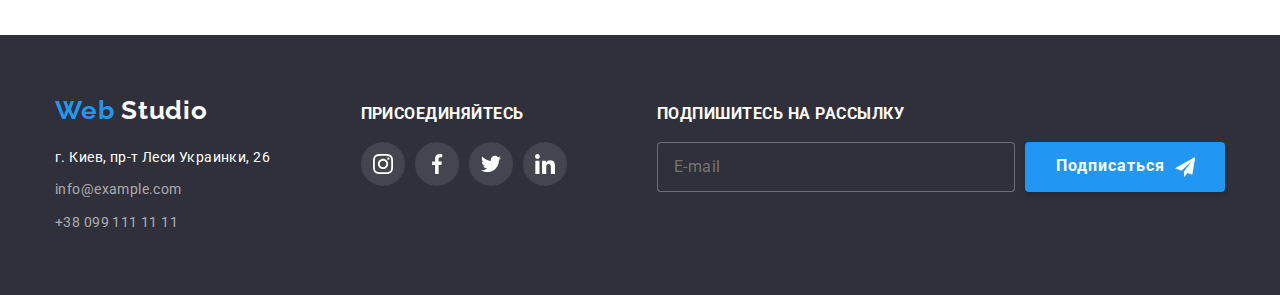
==== commit b5b7daf9: "шаг девять коррекция стилий, проба сдать №2" ====
--- a/portfolio.html
+++ b/portfolio.html
@@ -343,7 +343,7 @@
             <li class="footer-list-item">
               <address class="footer-list-item-adress">
                 <a
-                  class="footer-list-item-link link"
+                  class="footer-list-item-link link link1"
                   href="https://goo.gl/maps/DpkzdR6np3sJu7Kr6"
                   target="_blank"
                 >
@@ -354,7 +354,7 @@
             <li class="footer-list-item">
               <address class="footer-list-item-adress">
                 <a
-                  class="footer-list-item-link2 link"
+                  class="footer-list-item-link link link2"
                   href="mail:info@example.com"
                 >
                   info@example.com
@@ -363,7 +363,10 @@
             </li>
             <li class="footer-list-item">
               <address class="footer-list-item-adress">
-                <a class="footer-list-item-link2 link" href="tel:+380991111111">
+                <a
+                  class="footer-list-item-link link link2"
+                  href="tel:+380991111111"
+                >
                   +38 099 111 11 11
                 </a>
               </address>
@@ -427,6 +430,7 @@
             <input
               type="email"
               name="email"
+              id="email"
               class="mail-form-input"
               placeholder="E-mail"
             />
--- a/css/main.min.css
+++ b/css/main.min.css
@@ -1,2 +1,2 @@
-.header>.container,.navigation,.navigation-list{display:flex;align-items:center;justify-content:space-between}.container{width:1200px;padding-left:15px;padding-right:15px;margin-left:auto;margin-right:auto}.navigation-list{padding-left:0px}.navigation-list-item:not(:last-child){margin-right:50px}.navigation-contacts{display:flex;align-items:center;padding-left:0px}.navigation-contacts-list:not(:last-child){margin-right:30px}.logo{font-family:var(--secondary-font);font-weight:700;font-size:26px;line-height:1.19;letter-spacing:0.03em;color:#000000;margin-right:85px;padding-top:24px;padding-bottom:25px}.logo-part{color:var(--accent-color)}.navigation-list-link,.navigation-contacts-list-link{font-family:var(--main-font);font-style:normal;font-weight:500;font-size:14px;line-height:1.4px;letter-spacing:0.02em;text-decoration:none;padding-top:32px;padding-bottom:32px;transition:color 250ms cubic-bezier(0.4, 0, 0.2, 1)}.navigation-list-link{color:var(--secondary-color-text);position:relative}.navigation-list-link.current{color:var(--accent-color)}.current::after{position:absolute;content:"";display:block;margin-top:35px;width:100%;height:4px;background-color:var(--accent-color);border-radius:2px}.navigation-contacts-list-link{display:flex;align-items:center;color:var(--main-color-text)}.navigation-list-link:hover,.navigation-list-link:focus,.navigation-contacts-list-link:hover,.navigation-contacts-list-link:focus{color:var(--accent-color)}.icon-phone:hover,.icon-phone:focus,.icon-mail:hover,.icon-mail:focus{fill:var(--accent-color)}.icon-phone{fill:currentColor;margin-right:10px;width:10px;height:15px}.icon-mail{fill:currentColor;margin-right:10px;width:16px;height:11px}.hero{background-image:linear-gradient(rgba(47,48,58,0.8), rgba(47,48,58,0.8)),url(../images/main-page/hero/hero-img.jpg);background-repeat:no-repeat;background-position:center;margin-right:auto;margin-left:auto;padding-top:200px;padding-bottom:200px;text-align:center}.hero-title{margin-bottom:30px;font-family:var(--main-font);font-weight:900;font-size:44px;line-height:1.36;text-align:center;letter-spacing:0.06em;text-transform:uppercase;color:var(--third-color-text)}.modal-btn{padding-top:10px;padding-right:32px;padding-bottom:10px;padding-left:32px;font-family:var(--main-font);font-weight:700;font-size:16px;line-height:1.87;text-align:center;letter-spacing:0.06em;color:var(--third-color-text);background-color:var(--accent-color);border-radius:4px;cursor:pointer;border-color:transparent;box-shadow:0px 4px 4px rgba(0,0,0,0.15);transition:background-color 250ms cubic-bezier(0.4, 0, 0.2, 1)}.modal-btn:hover,.modal-btn:focus{background-color:#188ce8}.about-us{padding-top:94px}.container{width:1200px;padding-left:15px;padding-right:15px;margin-left:auto;margin-right:auto}.about-us-list{display:flex}.about-us-list-item:not(:last-child){margin-right:30px}.about-us-list-item-img{display:block;padding-top:25px;padding-right:100px;padding-bottom:25px;padding-left:100px;margin-bottom:30px;width:270px;height:120px;background-color:var(--background-secondary-color)}.about-us-title{margin-bottom:10px;font-weight:700;font-size:14px;line-height:1.14;letter-spacing:0.03em;text-transform:uppercase;color:var(--secondary-color-text)}.description{font-weight:400;font-size:14px;line-height:1.71;letter-spacing:0.03em;color:var(--main-color-text)}.box{margin-bottom:30px;background-color:var(--background-secondary-color);padding-top:25px;padding-right:100px;padding-bottom:25px;padding-left:100px;width:270px;height:120px}.icon-img{height:70px;width:70px}.what-we-do{text-align:center;padding-top:94px;padding-bottom:94px}.what-we-do-list{display:flex}.what-we-do-list-item:not(:last-child){margin-right:30px}.what-we-do-list-item{position:relative}.what-we-do-list-item-img{display:block}.heading-title{margin-bottom:50px;font-weight:700;font-size:36px;line-height:1.17;text-align:center;letter-spacing:0.03em;color:var(--secondary-color-text)}.what-we-do-description{bottom:0;left:0;padding-top:27px;padding-bottom:27px;width:370px;height:70px;position:absolute;font-weight:700;font-size:14px;line-height:1.14;text-align:center;letter-spacing:0.03em;text-transform:uppercase;color:var(--third-color-text);background-color:rgba(47,48,58,0.5)}.team{padding-top:94px;padding-bottom:94px;text-align:center;background-color:var(--background-secondary-color)}.team-list-teamate-img{display:block;margin-bottom:30px}.team-list-social{display:flex;padding-right:32px;padding-bottom:24px;padding-left:32px}.team-list-social-item:not(:last-child){margin-right:10px}.team-list{display:flex;justify-content:space-between}.team-list-item{margin-right:30px;background-color:var(--background-color);box-shadow:0px 2px 1px rgba(0,0,0,0.2),0px 1px 1px rgba(0,0,0,0.14),0px 1px 3px rgba(0,0,0,0.12);border-radius:0px 0px 4px 4px}.teamate-name{margin-bottom:10px;font-weight:500;font-size:16px;line-height:1.19;text-align:center;letter-spacing:0.03em;color:var(--secondary-color-text)}.teamate-position{margin-bottom:16px;font-weight:400;font-size:16px;line-height:1.19;text-align:center;letter-spacing:0.03em;color:var(--main-color-text)}.team-list-social-item-link{display:flex;align-items:center;padding-top:12px;padding-right:12px;padding-bottom:12px;padding-left:12px;color:var(--color-icons);transition:250ms cubic-bezier(0.4, 0, 0.2, 1);transition-property:background-color, color, box-shadow}.team-list-social-item-link:hover,.team-list-social-item-link:focus{background-color:var(--accent-color);border-radius:50%;color:#ffffff}.social-svg-item{fill:currentColor;width:20px;height:20px}.ourclients{padding-top:94px;padding-bottom:94px;text-align:center}.clients-list{display:flex}.clients-list-item:not(:last-child){display:flex;justify-content:space-between;margin-right:30px}.clients-list-item-link{display:flex;justify-content:center;align-items:center;border:1px solid #afb1b8;border-radius:4px;width:170px;height:90px;color:var(--color-icons);transition:border-color 250ms cubic-bezier(0.4, 0, 0.2, 1)}.clients-list-item-link:hover,.clients-list-item-link:focus{background-color:var(--third-color-text);color:var(--accent-color);border-color:var(--accent-color)}.clients-svg-item1{fill:currentColor;width:44px;height:49px;transition:color 250ms cubic-bezier(0.4, 0, 0.2, 1)}.clients-svg-item2{fill:currentColor;width:40px;height:52px;transition:color 250ms cubic-bezier(0.4, 0, 0.2, 1)}.clients-svg-item3{fill:currentColor;width:41px;height:43px;transition:color 250ms cubic-bezier(0.4, 0, 0.2, 1)}.clients-svg-item4{fill:currentColor;width:80px;height:42px;transition:color 250ms cubic-bezier(0.4, 0, 0.2, 1)}.clients-svg-item5{fill:currentColor;width:59px;height:47px;transition:color 250ms cubic-bezier(0.4, 0, 0.2, 1)}.clients-svg-item6{fill:currentColor;width:88px;height:45px;transition:color 250ms cubic-bezier(0.4, 0, 0.2, 1)}.footer{background-color:var(--background-footer-color)}.footer>.container{display:flex;justify-content:space-between;align-items:baseline}.logo-footer{font-family:var(--secondary-font);font-weight:700;font-size:26px;line-height:1.19;letter-spacing:0.03em;color:#000000;padding-top:60px;padding-bottom:20px}.logo-part2{color:var(--third-color-text)}.footer-list-item-link{font-style:normal;font-weight:400;font-size:14px;line-height:1.71;letter-spacing:0.03em;color:var(--third-color-text);text-decoration:none}.footer-list-item-link2{font-style:normal;font-weight:400;font-size:14px;line-height:24px;letter-spacing:0.03em;color:rgba(255,255,255,0.6)}.join-in-item-link{display:flex;align-items:center;padding-top:12px;padding-right:12px;padding-bottom:12px;padding-left:12px;color:var(--background-color);background-color:rgba(255,255,255,0.1);border-radius:50%;transition:background-color 250ms cubic-bezier(0.4, 0, 0.2, 1)}.join-in-item-link:hover,.join-in-item-link:focus{background-color:var(--accent-color);color:var(--third-color-text);border-radius:50%}.join-in{color:var(--background-color);margin-bottom:20px;line-height:16px;letter-spacing:0.03em;text-transform:uppercase}.mail-form{color:var(--background-color);margin-bottom:20px;line-height:16px;letter-spacing:0.03em;text-transform:uppercase}.footer-list{padding-bottom:60px}.footer-list-item:not(:last-child){margin-bottom:9px}.join-in-list{display:flex}.join-in-item:not(:last-child){margin-right:10px}.mail-form-input{font-family:var(--main-font);font-size:16px;letter-spacing:0.03em;padding-top:15px;padding-right:16px;padding-bottom:15px;padding-left:16px;color:rgba(255,255,255,0.6);width:358px;height:50px;border:1px solid rgba(255,255,255,0.3);border-radius:4px;background-color:var(--background-footer-color)}.mail-form-field{display:flex}.mail-form-btn{padding:0px}.mail-form-btn{font-style:normal;font-weight:700;font-size:16px;letter-spacing:0.06em;text-align:center}.mail-form-btn{font-family:var(--main-font);color:var(--third-color-text);background-color:var(--accent-color);margin-left:10px;padding-top:10px;padding-right:28px;padding-bottom:10px;padding-left:29px;display:inline-flex;align-items:center;width:200px;height:50px;border-radius:4px;border-color:transparent;box-shadow:0px 4px 4px rgba(0,0,0,0.15);cursor:pointer}.icon-send{margin-left:10px;width:24px;height:24px}
+/*! normalize.css v8.0.1 | MIT License | github.com/necolas/normalize.css */html{line-height:1.15;-webkit-text-size-adjust:100%}body{margin:0}main{display:block}h1{font-size:2em;margin:0.67em 0}hr{box-sizing:content-box;height:0;overflow:visible}pre{font-family:monospace, monospace;font-size:1em}a{background-color:transparent}abbr[title]{border-bottom:none;text-decoration:underline;text-decoration:underline dotted}b,strong{font-weight:bolder}code,kbd,samp{font-family:monospace, monospace;font-size:1em}small{font-size:80%}sub,sup{font-size:75%;line-height:0;position:relative;vertical-align:baseline}sub{bottom:-0.25em}sup{top:-0.5em}img{border-style:none}button,input,optgroup,select,textarea{font-family:inherit;font-size:100%;line-height:1.15;margin:0}button,input{overflow:visible}button,select{text-transform:none}button,[type="button"],[type="reset"],[type="submit"]{-webkit-appearance:button}button::-moz-focus-inner,[type="button"]::-moz-focus-inner,[type="reset"]::-moz-focus-inner,[type="submit"]::-moz-focus-inner{border-style:none;padding:0}button:-moz-focusring,[type="button"]:-moz-focusring,[type="reset"]:-moz-focusring,[type="submit"]:-moz-focusring{outline:1px dotted ButtonText}fieldset{padding:0.35em 0.75em 0.625em}legend{box-sizing:border-box;color:inherit;display:table;max-width:100%;padding:0;white-space:normal}progress{vertical-align:baseline}textarea{overflow:auto}[type="checkbox"],[type="radio"]{box-sizing:border-box;padding:0}[type="number"]::-webkit-inner-spin-button,[type="number"]::-webkit-outer-spin-button{height:auto}[type="search"]{-webkit-appearance:textfield;outline-offset:-2px}[type="search"]::-webkit-search-decoration{-webkit-appearance:none}::-webkit-file-upload-button{-webkit-appearance:button;font:inherit}details{display:block}summary{display:list-item}template{display:none}[hidden]{display:none}body{background-color:#fff;font-style:normal;font-family:"Roboto",sans-serif;font-size:14px;color:#212121}html{box-sizing:border-box}*,*::before,*::after{box-sizing:inherit}.link{text-decoration:none;display:block}.list{list-style:none;padding:0px;margin:0px}h1,h2,h3,h4,h5,h6{margin-top:0;margin-bottom:0}p{margin:0px}.container{width:1200px;padding-left:15px;padding-right:15px;margin-left:auto;margin-right:auto}.form-on-backdrop{position:fixed;left:0;top:0;height:100%;width:100%;background-color:rgba(0,0,0,0.5);z-index:100;display:flex;justify-content:center;align-items:center}.modal-form{position:relative;padding:40px;width:528px;height:581px;display:flex;flex-direction:column;background-color:#fff;align-items:center}.modal-label-textarea{position:relative;margin-bottom:20px;transition:transform 250ms cubic-bezier(0.4, 0, 0.2, 1)}.modal-form-text{padding-top:12px;padding-right:16px;padding-bottom:12px;padding-left:16px;width:448px;height:120px;resize:none}.modal-span-text{position:absolute;top:12px;left:16px;color:#757575;transition:transform 250ms cubic-bezier(0.4, 0, 0.2, 1)}.modal-label-textarea:focus-within>.modal-span-text,.modal-form-text:not(:placeholder-shown)+.modal-span-text{transform:translate(-10px, -35px);color:#2196f3}.modal-wrapper{position:relative;margin-bottom:28px}.modal-label{position:absolute;left:42px;color:#757575;top:50%;transform:translate(0%, -50%);transition:transform 250ms cubic-bezier(0.4, 0, 0.2, 1)}.icon-form{position:absolute;display:inline-block;width:18px;height:18px;top:50%;left:16px;transform:translateY(-50%)}.modal-form-title{padding-top:11px;padding-right:16px;padding-bottom:11px;padding-left:42px;width:448px;height:40px}.modal-form-title,.modal-form-text{display:block;font-family:"Roboto",sans-serif;font-weight:normal;font-size:14px;letter-spacing:0.01em;border:1px solid rgba(33,33,33,0.2);border-radius:4px;color:#757575}.modal-form-name{font-size:20px;font-weight:700;letter-spacing:0.03em;margin-bottom:30px}.modal-form-title:focus+.modal-label,.modal-form-title:not(:placeholder-shown)+.modal-label,.modal-form-title:focus ~ .icon-form-span{transform:translate(-25px, -40px);color:#2196f3;fill:#2196f3}.modal-form-title ~ .icon-form-span{transition:fill 250ms cubic-bezier(0.4, 0, 0.2, 1)}.modal-form-title:focus,.modal-form-text:focus{outline:none;border-color:#2196f3}.modal-form-span{font-weight:normal;font-size:14px;letter-spacing:0.03em;color:#757575;margin-left:7px}.modal-form-span a{color:#2196f3}.modal-form-label{display:flex;align-items:center;margin-bottom:30px}.modal-form-my-check{display:inline-block;width:16px;height:15px;border:solid 2px #000000;border-radius:2px}.icon-check{width:100%;height:100%}.modal-form-check{position:absolute;width:1px;height:1px;margin:-1px;border:0;padding:0;clip:rect(0 0 0 0);overflow:hidden}.modal-form-check:checked ~ .modal-form-my-check{background-color:#2196f3;border:transparent}.modal-close-btn{display:flex;align-items:center;position:absolute;top:8px;right:8px;border-radius:50%;background-color:transparent;border:solid 1px rgba(0,0,0,0.1);cursor:pointer;padding:0px;width:30px;height:30px;transition:fill 250ms cubic-bezier(0.4, 0, 0.2, 1)}.modal-close-btn:hover{fill:#2196f3}.icon-close{margin:auto;width:18px;height:18px}.is-hidden{visibility:hidden;opacity:0;pointer-events:none}.modal-form-accept{width:200px;height:50px;box-shadow:0px 4px 4px rgba(0,0,0,0.15);border-radius:4px;border:transparent;cursor:pointer;background-color:#2196f3;font-size:16px;letter-spacing:0.06em;font-weight:700;color:#fff}.header>.container,.navigation,.navigation-list{display:flex;align-items:center;justify-content:space-between}.navigation-list{padding-left:0px}.navigation-list-item:not(:last-child){margin-right:50px}.navigation-contacts{display:flex;align-items:center;padding-left:0px}.navigation-contacts-list:not(:last-child){margin-right:30px}.logo{font-family:"Raleway",sans-serif;font-weight:700;font-size:26px;line-height:1.19;letter-spacing:0.03em;color:#000000;margin-right:85px;padding-top:24px;padding-bottom:25px}.logo-part{color:#2196f3}.navigation-list-link,.navigation-contacts-list-link{font-family:"Roboto",sans-serif;font-style:normal;font-weight:500;font-size:14px;line-height:1.4px;letter-spacing:0.02em;text-decoration:none;padding-top:32px;padding-bottom:32px;transition:color 250ms cubic-bezier(0.4, 0, 0.2, 1)}.navigation-list-link{color:#212121;position:relative}.navigation-list-link .current{color:#2196f3}.navigation-list-link:hover,.navigation-list-link:focus{color:#2196f3}.current::after{position:absolute;content:"";display:block;margin-top:35px;width:100%;height:4px;background-color:#2196f3;border-radius:2px}.navigation-contacts-list-link{display:flex;align-items:center;color:#757575}.navigation-contacts-list-link:hover,.navigation-contacts-list-link:focus{color:#2196f3}.icon-phone{fill:currentColor;margin-right:10px;width:10px;height:15px}.icon-phone:hover,.icon-phone:focus{fill:#2196f3}.icon-mail{fill:currentColor;margin-right:10px;width:16px;height:11px}.icon-mail:hover,.icon-mail:focus{fill:#2196f3}.hero{background-image:linear-gradient(rgba(47,48,58,0.8), rgba(47,48,58,0.8)),url(../images/main-page/hero/hero-img.jpg);background-repeat:no-repeat;background-position:center;margin-right:auto;margin-left:auto;padding-top:200px;padding-bottom:200px;text-align:center}.hero-title{margin-bottom:30px;font-family:"Roboto",sans-serif;font-weight:900;font-size:44px;line-height:1.36;text-align:center;letter-spacing:0.06em;text-transform:uppercase;color:#fff}.modal-btn{padding-top:10px;padding-right:32px;padding-bottom:10px;padding-left:32px;font-family:"Roboto",sans-serif;font-weight:700;font-size:16px;line-height:1.87;text-align:center;letter-spacing:0.06em;color:#fff;background-color:#2196f3;border-radius:4px;cursor:pointer;border-color:transparent;box-shadow:0px 4px 4px rgba(0,0,0,0.15);transition:background-color 250ms cubic-bezier(0.4, 0, 0.2, 1)}.modal-btn:hover,.modal-btn:focus{background-color:#188ce8}.about-us{padding-top:94px}.about-us-list{display:flex}.about-us-list-item:not(:last-child){margin-right:30px}.about-us-list-item-img{display:block;padding-top:25px;padding-right:100px;padding-bottom:25px;padding-left:100px;margin-bottom:30px;width:270px;height:120px;background-color:#f5f4fa}.about-us-title{margin-bottom:10px;font-weight:700;font-size:14px;line-height:1.14;letter-spacing:0.03em;text-transform:uppercase;color:#212121}.description{font-weight:400;font-size:14px;line-height:1.71;letter-spacing:0.03em;color:#757575}.box{margin-bottom:30px;background-color:#f5f4fa;padding-top:25px;padding-right:100px;padding-bottom:25px;padding-left:100px;width:270px;height:120px}.icon-img{height:70px;width:70px}.what-we-do{text-align:center;padding-top:94px;padding-bottom:94px}.what-we-do-list{display:flex}.what-we-do-list-item{position:relative}.what-we-do-list-item:not(:last-child){margin-right:30px}.what-we-do-list-item-img{display:block}.heading-title{margin-bottom:50px;font-weight:700;font-size:36px;line-height:1.17;text-align:center;letter-spacing:0.03em;color:#212121}.what-we-do-description{bottom:0;left:0;padding-top:27px;padding-bottom:27px;width:370px;height:70px;position:absolute;font-weight:700;font-size:14px;line-height:1.14;text-align:center;letter-spacing:0.03em;text-transform:uppercase;color:#fff;background-color:rgba(47,48,58,0.5)}.team{padding-top:94px;padding-bottom:94px;text-align:center;background-color:#f5f4fa}.team-list-teamate-img{display:block;margin-bottom:30px}.team-list-social{display:flex;padding-right:32px;padding-bottom:24px;padding-left:32px}.team-list-social-item:not(:last-child){margin-right:10px}.team-list{display:flex;justify-content:space-between}.team-list-item{margin-right:30px;background-color:#fff;box-shadow:0px 2px 1px rgba(0,0,0,0.2),0px 1px 1px rgba(0,0,0,0.14),0px 1px 3px rgba(0,0,0,0.12);border-radius:0px 0px 4px 4px}.teamate-name{margin-bottom:10px;font-weight:500;font-size:16px;line-height:1.19;text-align:center;letter-spacing:0.03em;color:#212121}.teamate-name-position{margin-bottom:16px;font-weight:400;font-size:16px;line-height:1.19;text-align:center;letter-spacing:0.03em;color:#757575}.team-list-social-item-link{display:flex;align-items:center;padding-top:12px;padding-right:12px;padding-bottom:12px;padding-left:12px;color:#afb1b8;transition:250ms cubic-bezier(0.4, 0, 0.2, 1);transition-property:background-color, color, box-shadow}.team-list-social-item-link:hover,.team-list-social-item-link:focus{background-color:#2196f3;border-radius:50%;color:#fff}.social-svg-item{fill:currentColor;width:20px;height:20px}.ourclients{padding-top:94px;padding-bottom:94px;text-align:center}.clients-list{display:flex}.clients-list-item:not(:last-child){display:flex;justify-content:space-between;margin-right:30px}.clients-list-item-link{display:flex;justify-content:center;align-items:center;border:1px solid #afb1b8;border-radius:4px;width:170px;height:90px;color:#afb1b8;transition:border-color 250ms cubic-bezier(0.4, 0, 0.2, 1)}.clients-list-item-link:hover,.clients-list-item-link:focus{background-color:#fff;color:#2196f3;border-color:#2196f3}.clients-svg-item{fill:currentColor;transition:color 250ms cubic-bezier(0.4, 0, 0.2, 1)}.clients-svg-item.item1{width:44px;height:49px}.clients-svg-item.item2{width:40px;height:52px}.clients-svg-item.item3{width:41px;height:43px}.clients-svg-item.item4{width:80px;height:42px}.clients-svg-item.item5{width:59px;height:47px}.clients-svg-item.item6{width:88px;height:45px}.footer{background-color:#2f303a}.footer>.container{display:flex;justify-content:space-between;align-items:baseline}.logo-footer{font-family:"Raleway",sans-serif;font-weight:700;font-size:26px;line-height:1.19;letter-spacing:0.03em;color:#000000;padding-top:60px;padding-bottom:20px}.logo-part2{color:#fff}.footer-list-item-link{font-style:normal;font-weight:400;font-size:14px;line-height:1.71;letter-spacing:0.03em;text-decoration:none}.footer-list-item-link.link1{color:#fff}.footer-list-item-link.link2{color:rgba(255,255,255,0.6)}.join-in-item-link{display:flex;align-items:center;padding-top:12px;padding-right:12px;padding-bottom:12px;padding-left:12px;color:#fff;background-color:rgba(255,255,255,0.1);border-radius:50%;transition:background-color 250ms cubic-bezier(0.4, 0, 0.2, 1)}.join-in-item-link:hover,.join-in-item-link:focus{background-color:#2196f3;color:#fff;border-radius:50%}.join-in{color:#fff;margin-bottom:20px;line-height:16px;letter-spacing:0.03em;text-transform:uppercase}.mail-form{color:#fff;margin-bottom:20px;line-height:16px;letter-spacing:0.03em;text-transform:uppercase}.footer-list{padding-bottom:60px}.footer-list-item:not(:last-child){margin-bottom:9px}.join-in-list{display:flex}.join-in-item:not(:last-child){margin-right:10px}.mail-form-input{font-family:"Roboto",sans-serif;font-size:16px;letter-spacing:0.03em;padding-top:15px;padding-right:16px;padding-bottom:15px;padding-left:16px;color:rgba(255,255,255,0.6);width:358px;height:50px;border:1px solid rgba(255,255,255,0.3);border-radius:4px;background-color:#2f303a}.mail-form-field{display:flex}.mail-form-btn{padding:0px;font-style:normal;font-weight:700;font-size:16px;letter-spacing:0.06em;text-align:center}.mail-form-btn{font-family:"Roboto",sans-serif;color:#fff;background-color:#2196f3;margin-left:10px;padding-top:10px;padding-right:28px;padding-bottom:10px;padding-left:29px;display:inline-flex;align-items:center;width:200px;height:50px;border-radius:4px;border-color:transparent;box-shadow:0px 4px 4px rgba(0,0,0,0.15);cursor:pointer}.icon-send{margin-left:10px;width:24px;height:24px}.header2>.container{display:flex;align-items:center;justify-content:space-between}.header2{border-bottom:1px solid #ececec}.main-container{padding-top:93px;padding-bottom:94px}.btn-list{display:flex;justify-content:center;margin-bottom:50px}.btn-list-item:not(:last-child){margin-right:8px}.btn-list-item-button{padding-top:6px;padding-right:22px;padding-bottom:6px;padding-left:22px;font-weight:500;font-size:16px;line-height:1.62;text-align:center;letter-spacing:0.03em;color:#212121;background-color:#f5f4fa;border-color:transparent;border-radius:4px;cursor:pointer;transition:250ms cubic-bezier(0.4, 0, 0.2, 1);transition-property:background-color, color, box-shadow}.btn-list-item-button:hover,.btn-list-item-button:focus{background-color:#2196f3;color:#fff;box-shadow:0px 2px 2px rgba(0,0,0,0.12),0px 1px 2px rgba(0,0,0,0.08),0px 3px 1px rgba(0,0,0,0.1)}.projects-title{margin-bottom:4px;font-weight:700;font-size:18px;line-height:2;letter-spacing:0.06em;color:#212121}.projects-title-name{margin:0px;font-weight:400;font-size:16px;line-height:1.87;letter-spacing:0.03em;color:#757575}.projects-list-item-img{display:block}.projects-list-item-wrapper{position:relative;overflow:hidden}.projects-title-description{position:absolute;top:0;left:0;transform:translateY(100%);opacity:0;padding-top:63px;padding-right:24px;padding-bottom:63px;padding-left:24px;width:100%;height:100%;background-color:rgba(33,150,243,0.9);margin:0px;font-weight:400;font-size:18px;line-height:1.55;letter-spacing:0.03em;color:#fff;transition:transform 250ms cubic-bezier(0.4, 0, 0.2, 1),opacity 250ms cubic-bezier(0.4, 0, 0.2, 1)}.projects-list{display:flex;flex-wrap:wrap}.projects-list-item{margin-right:30px;margin-bottom:30px;transition:box-shadow 250ms cubic-bezier(0.4, 0, 0.2, 1)}.projects-list-item:hover,.projects-list-item:focus{box-shadow:1px 4px 6px rgba(0,0,0,0.16),0px 4px 4px rgba(0,0,0,0.06),0px 1px 1px rgba(0,0,0,0.12)}.projects-list-item-link{display:block}.projects-list-item-link:hover .projects-title-description,.projects-list-item-link:focus .projects-title-description{opacity:1;transform:translateY(0)}.projects-list-item:nth-child(3n){margin-right:0px}.projects-list-item:nth-last-child(-n+3){margin-bottom:0px}.img-info{padding-top:20px;padding-right:24px;padding-bottom:20px;padding-left:24px;border-right:1px solid #eeeeee;border-bottom:1px solid #eeeeee;border-left:1px solid #eeeeee}
 /*# sourceMappingURL=main.min.css.map */